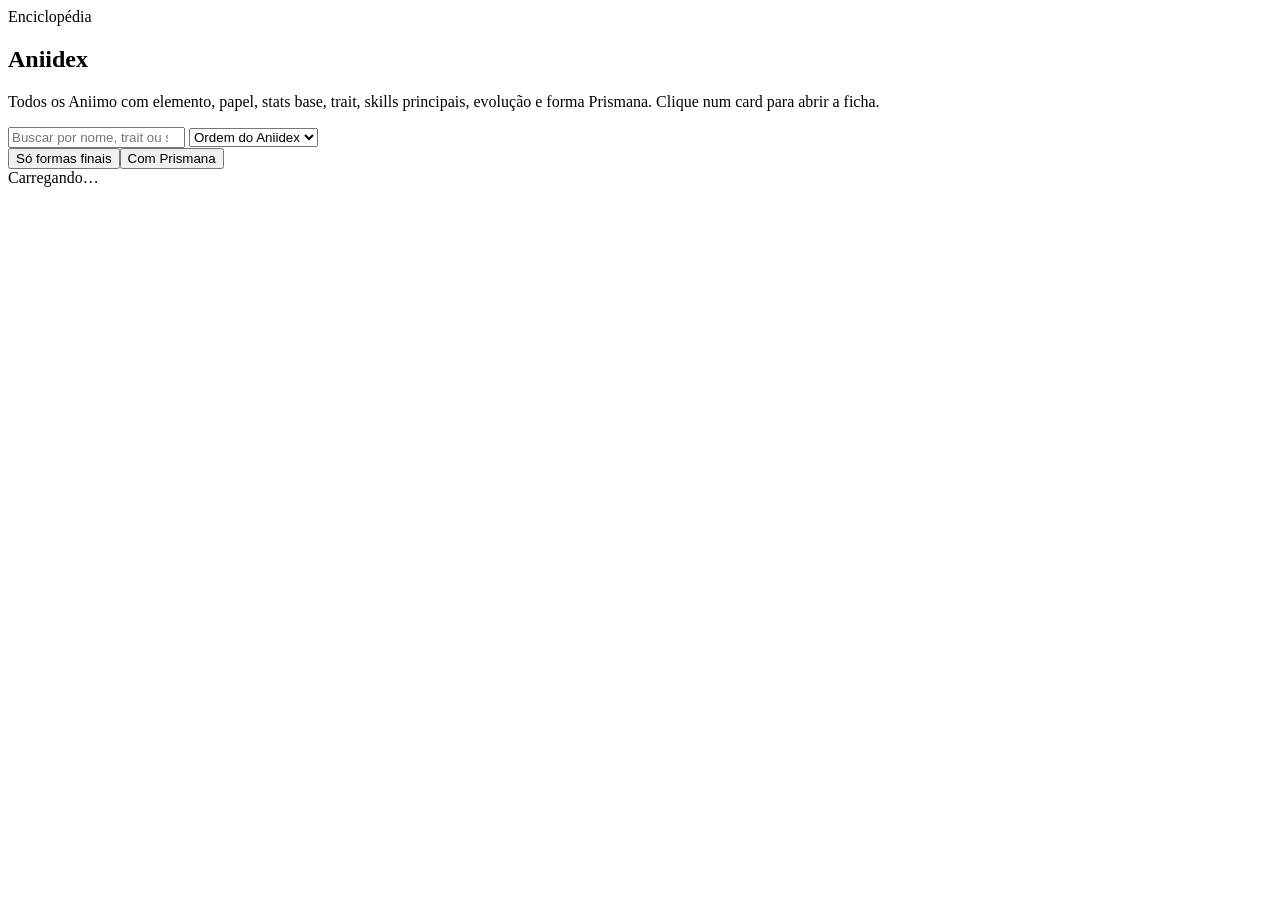
==== aniidex.html @ 8e5e6eb9 "Páginas do site" ====
<!doctype html>
<html lang="pt-BR">
<head>
<meta charset="utf-8"><meta name="viewport" content="width=device-width,initial-scale=1">
<title>Aniidex · Aniimo Guia de Campo</title>
<link rel="preconnect" href="https://fonts.googleapis.com"><link rel="preconnect" href="https://fonts.gstatic.com" crossorigin>
<link href="https://fonts.googleapis.com/css2?family=Chakra+Petch:wght@500;600;700&family=Inter:wght@400;500;600;700&display=swap" rel="stylesheet">
<link rel="stylesheet" href="assets/style.css?v=20260925">
</head>
<body>
<header class="top" id="top"></header>
<main>
  <section class="hero"><div class="kicker">Enciclopédia</div><h1>Aniidex</h1>
    <p class="lead">Todos os Aniimo com elemento, papel, stats base, trait, skills principais, evolução e forma Prismana. Clique num card para abrir a ficha.</p></section>
  <div class="bar">
    <input id="q" type="search" placeholder="Buscar por nome, trait ou skill…" aria-label="Buscar">
    <select id="sort" aria-label="Ordenar">
      <option value="dex">Ordem do Aniidex</option><option value="total">Maior total</option><option value="atk">Maior ATK</option><option value="brk">Maior BREAK</option><option value="tier">Melhor tier</option>
    </select>
  </div>
  <div class="bar"><div class="tg" id="fe"></div></div>
  <div class="bar"><div class="tg" id="fr"></div><div class="tg" id="fx"><button data-x="final">Só formas finais</button><button data-x="pr">Com Prismana</button></div><span class="count" id="count"></span></div>
  <div class="grid g3" id="grid"><div class="loading">Carregando…</div></div>
</main>
<dialog id="dlg"><div class="dlg" id="dlgc"></div></dialog>
<footer id="foot"></footer>
<script src="assets/app.js?v=20260925"></script>
<script>
(async () => {
  try {
    const [dex, sis] = await Promise.all([A.load("aniimo"), A.load("sistemas")]);
    A.setTypes(sis); A.nav(dex.atualizado);
    const esc = A.esc, L = dex.aniimo, amap = A.byName(L), E = sis.elementos;
    const ROLES = ["DPS","Break","Suporte","Cura","Regen"], SN = ["HP","ATK","P.DEF","REGEN","M.DEF","BREAK"];
    const ORDER = {"SS":0,"S+":0,"S":1,"A":2,"B":3,"C":4,"D":5};
    const tscore = (a) => Math.min(ORDER[a.tier.ath] ?? 9, ORDER[a.tier.mob] ?? 9);
    const st = { q:"", el:new Set(), r:new Set(), final:false, pr:false, sort:"dex" };

    document.getElementById("fe").innerHTML = E.map(e => `<button data-e="${e}">${e}</button>`).join("");
    document.getElementById("fr").innerHTML = ROLES.map(r => `<button data-r="${r}">${r}</button>`).join("");

    const bars = (s) => s ? `<div class="bars">${s.map((v,i) => `<span>${SN[i]}</span><div class="b"><i style="width:${v ? Math.min(100, v/130*100) : 0}%"></i></div><span class="v">${v ?? "—"}</span>`).join("")}</div>` : `<p class="dim" style="font-size:.82rem;margin:0">Stats detalhados não publicados.</p>`;
    const card = (a) => `<div class="card dex" data-n="${esc(a.nome)}" tabindex="0" role="button" aria-label="Abrir ficha de ${esc(a.nome)}">
      <span class="no">#${esc(a.dex)}</span><h3>${esc(a.nome)}</h3>
      <div class="meta">${A.chips(a.el)} ${A.role(a.papel)} ${a.prismana ? `<span class="pill pr">Prismana</span>` : ""} ${!a.final ? `<span class="pill">pré-evolução</span>` : ""}</div>
      <div class="row" style="justify-content:space-between;margin-bottom:8px"><span class="dim" style="font-size:.82rem">Total <b style="color:var(--tx)">${a.total}</b></span><span>${A.tier(a.tier.ath,"All Things How")} ${A.tier(a.tier.mob,"Mobalytics")}</span></div>
      ${bars(a.stats)}</div>`;

    const hay = (a) => [a.nome, a.trait?.nome, a.trait?.efeito, ...a.skills.map(s => s.nome), a.evo].join(" ").toLowerCase();
    const draw = () => {
      let r = L.filter(a => (!st.q || hay(a).includes(st.q)) && (!st.el.size || a.el.some(e => st.el.has(e))) && (!st.r.size || st.r.has(a.papel)) && (!st.final || a.final) && (!st.pr || a.prismana));
      const k = {atk:1, brk:5}[st.sort];
      if (st.sort === "total") r.sort((a,b) => b.total - a.total);
      else if (k !== undefined) r.sort((a,b) => ((b.stats?.[k]) ?? -1) - ((a.stats?.[k]) ?? -1));
      else if (st.sort === "tier") r.sort((a,b) => tscore(a) - tscore(b));
      document.getElementById("grid").innerHTML = r.map(card).join("") || `<p class="dim">Nenhum Aniimo com esses filtros.</p>`;
      document.getElementById("count").textContent = `${r.length} de ${L.length}`;
    };

    const dlg = document.getElementById("dlg"), dc = document.getElementById("dlgc");
    const open = (n) => {
      const a = amap[n]; if (!a) return;
      const weak = A.weakTo(a.el, E), res = A.resists(a.el, E);
      const hits = E.filter(e => a.el.some(x => A.mult(x, e) > 1));
      dc.innerHTML = `<button class="x" aria-label="Fechar">✕</button>
        <div class="dim" style="font-family:var(--fh)">#${esc(a.dex)}</div>
        <h2 style="font-size:1.8rem;margin:.1em 0 .3em">${esc(a.nome)}</h2>
        <div class="row" style="margin-bottom:14px">${A.chips(a.el)} ${A.role(a.papel)} ${a.prismana ? `<span class="pill pr">Prismana: ${esc(a.prismana)}</span>` : ""}</div>
        <div class="grid g2" style="gap:16px">
          <div><h4>Stats base · total ${a.total}</h4>${bars(a.stats)}</div>
          <div class="kv" style="align-content:start">
            <b>Tier</b><div>${A.tier(a.tier.ath,"All Things How") || "—"} <span class="dim">ATH</span> · ${A.tier(a.tier.mob,"Mobalytics") || "—"} <span class="dim">Mobalytics</span></div>
            <b>Bate forte em</b><div class="row">${A.chips(hits) || "—"}</div>
            <b>Toma 1,6× de</b><div class="row">${A.chips(weak) || "—"}</div>
            <b>Resiste a</b><div class="row">${A.chips(res) || "—"}</div>
            ${a.local ? `<b>Onde</b><div>${esc(a.local)}</div>` : ""}
          </div>
        </div>
        ${a.trait ? `<h4 style="margin-top:18px">Trait · ${esc(a.trait.nome)}</h4><p>${esc(a.trait.efeito)}</p>` : ""}
        ${a.skills.length ? `<h4 style="margin-top:14px">Skills principais</h4>${a.skills.map(s => `<div class="skill">${s.power != null ? `<span class="pw">${s.power}</span>` : ""}<b>${esc(s.nome)}</b><div class="muted" style="font-size:.9rem">${esc(s.efeito)}</div></div>`).join("")}` : ""}
        ${a.nota ? `<div class="note info" style="margin-top:14px">${esc(a.nota)}</div>` : ""}
        ${a.evo ? `<h4 style="margin-top:16px">Evolução</h4><p class="muted">${esc(a.evo)}</p>` : ""}`;
      dc.querySelector(".x").onclick = () => dlg.close();
      if (!dlg.open) dlg.showModal();
      history.replaceState(null, "", "#" + encodeURIComponent(n));
    };
    dlg.addEventListener("close", () => history.replaceState(null, "", location.pathname));
    dlg.addEventListener("click", e => { if (e.target === dlg) dlg.close(); });

    document.getElementById("grid").addEventListener("click", e => { const c = e.target.closest(".dex"); if (c) open(c.dataset.n); });
    document.getElementById("grid").addEventListener("keydown", e => { if (e.key === "Enter") { const c = e.target.closest(".dex"); if (c) open(c.dataset.n); } });
    document.getElementById("q").addEventListener("input", e => { st.q = e.target.value.trim().toLowerCase(); draw(); });
    document.getElementById("sort").addEventListener("change", e => { st.sort = e.target.value; draw(); });
    const tog = (id, key, attr) => document.getElementById(id).addEventListener("click", e => { const b = e.target.closest("button"); if (!b) return; const v = b.dataset[attr]; st[key].has(v) ? st[key].delete(v) : st[key].add(v); b.classList.toggle("on"); draw(); });
    tog("fe","el","e"); tog("fr","r","r");
    document.getElementById("fx").addEventListener("click", e => { const b = e.target.closest("button"); if (!b) return; st[b.dataset.x] = !st[b.dataset.x]; b.classList.toggle("on"); draw(); });

    draw();
    const h = decodeURIComponent(location.hash.slice(1)); if (h && amap[h]) open(h);
    window.addEventListener("hashchange", () => { const n = decodeURIComponent(location.hash.slice(1)); if (n && amap[n]) open(n); });
  } catch (e) { A.fail(e, "grid"); }
})();
</script>
</body>
</html>
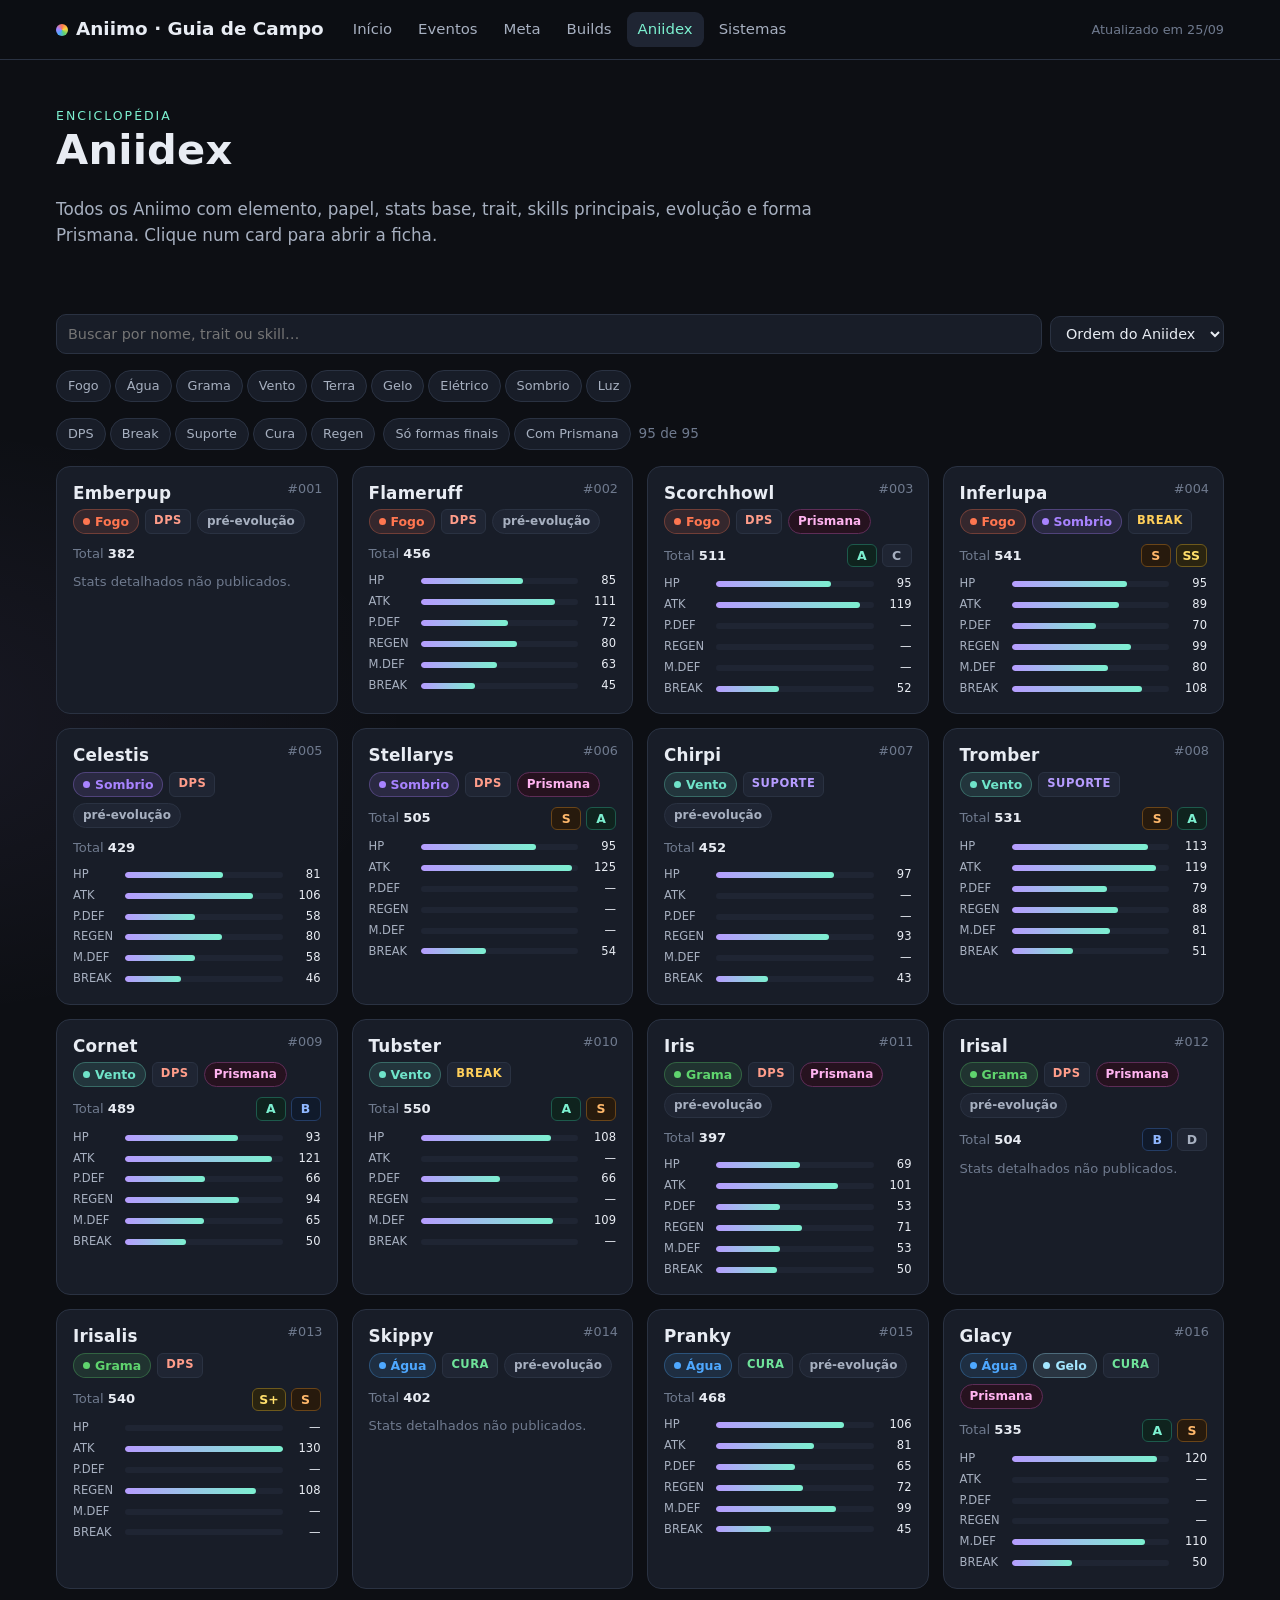
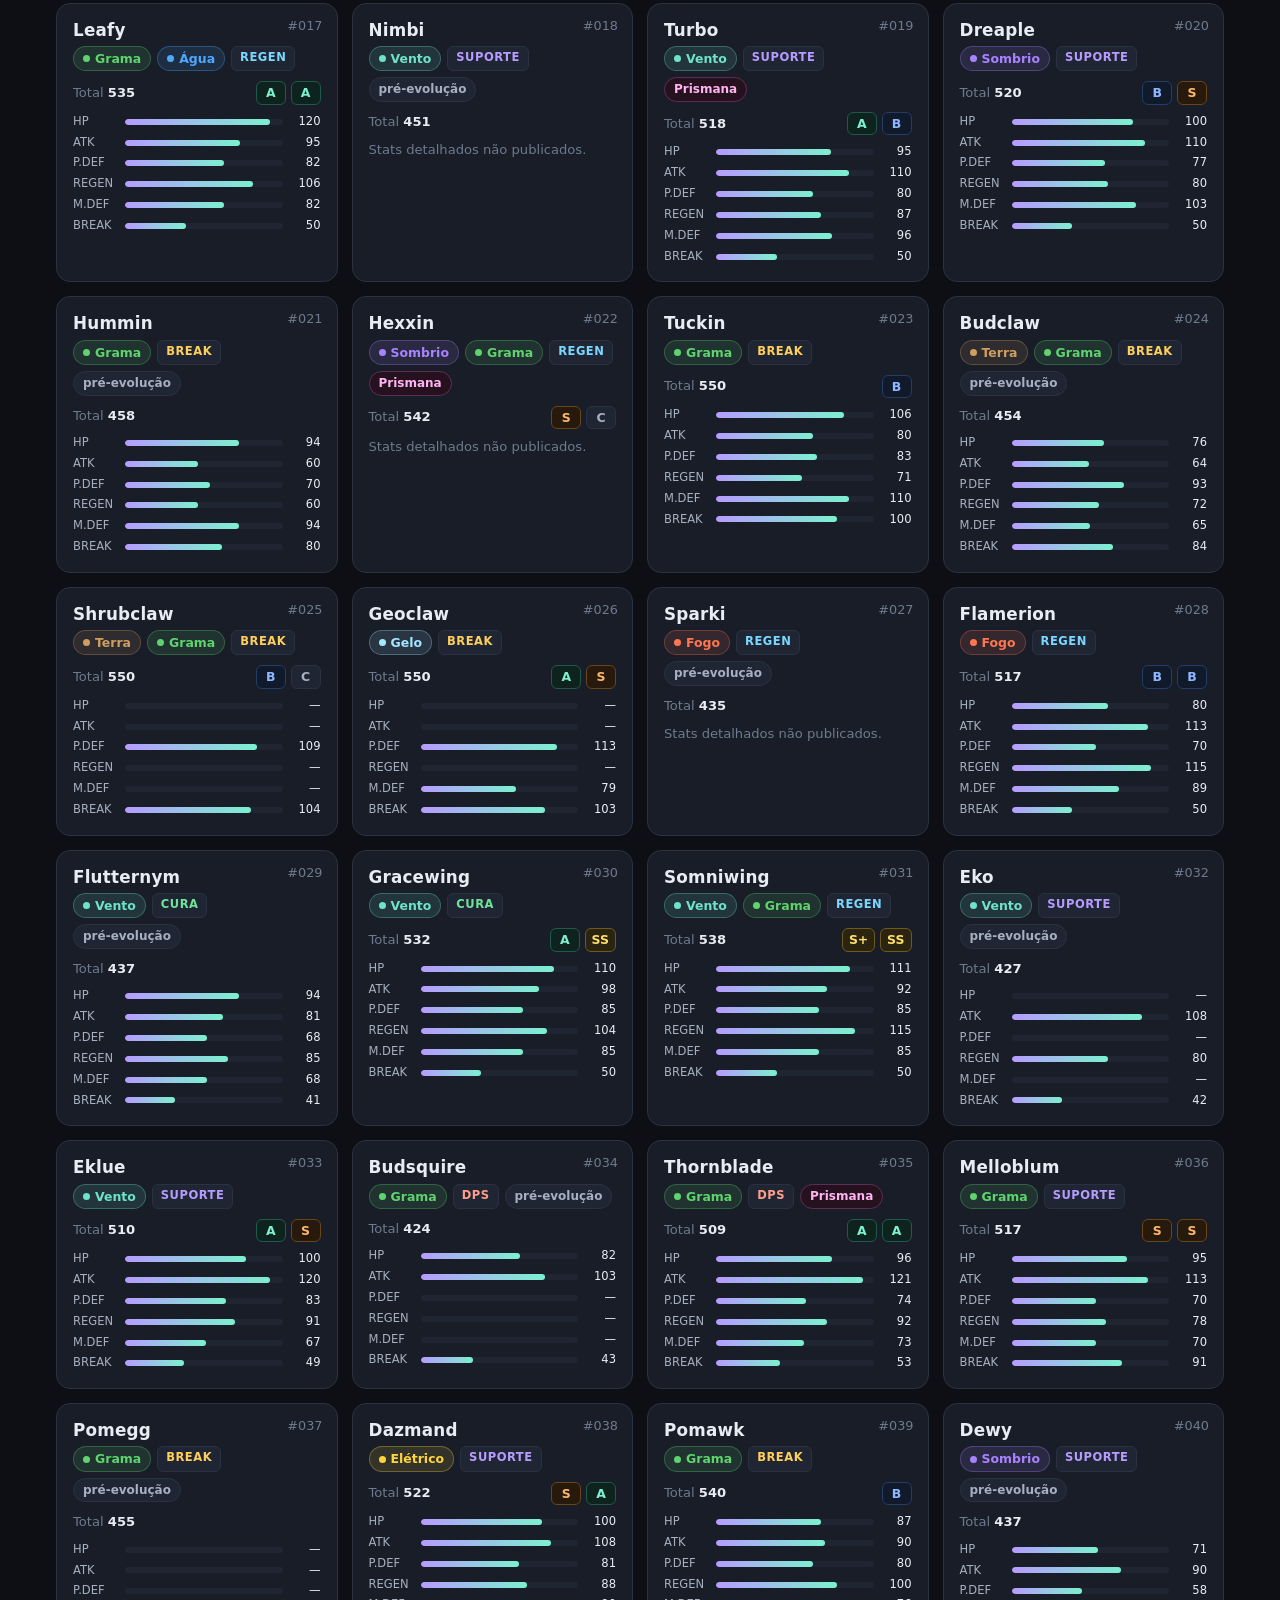
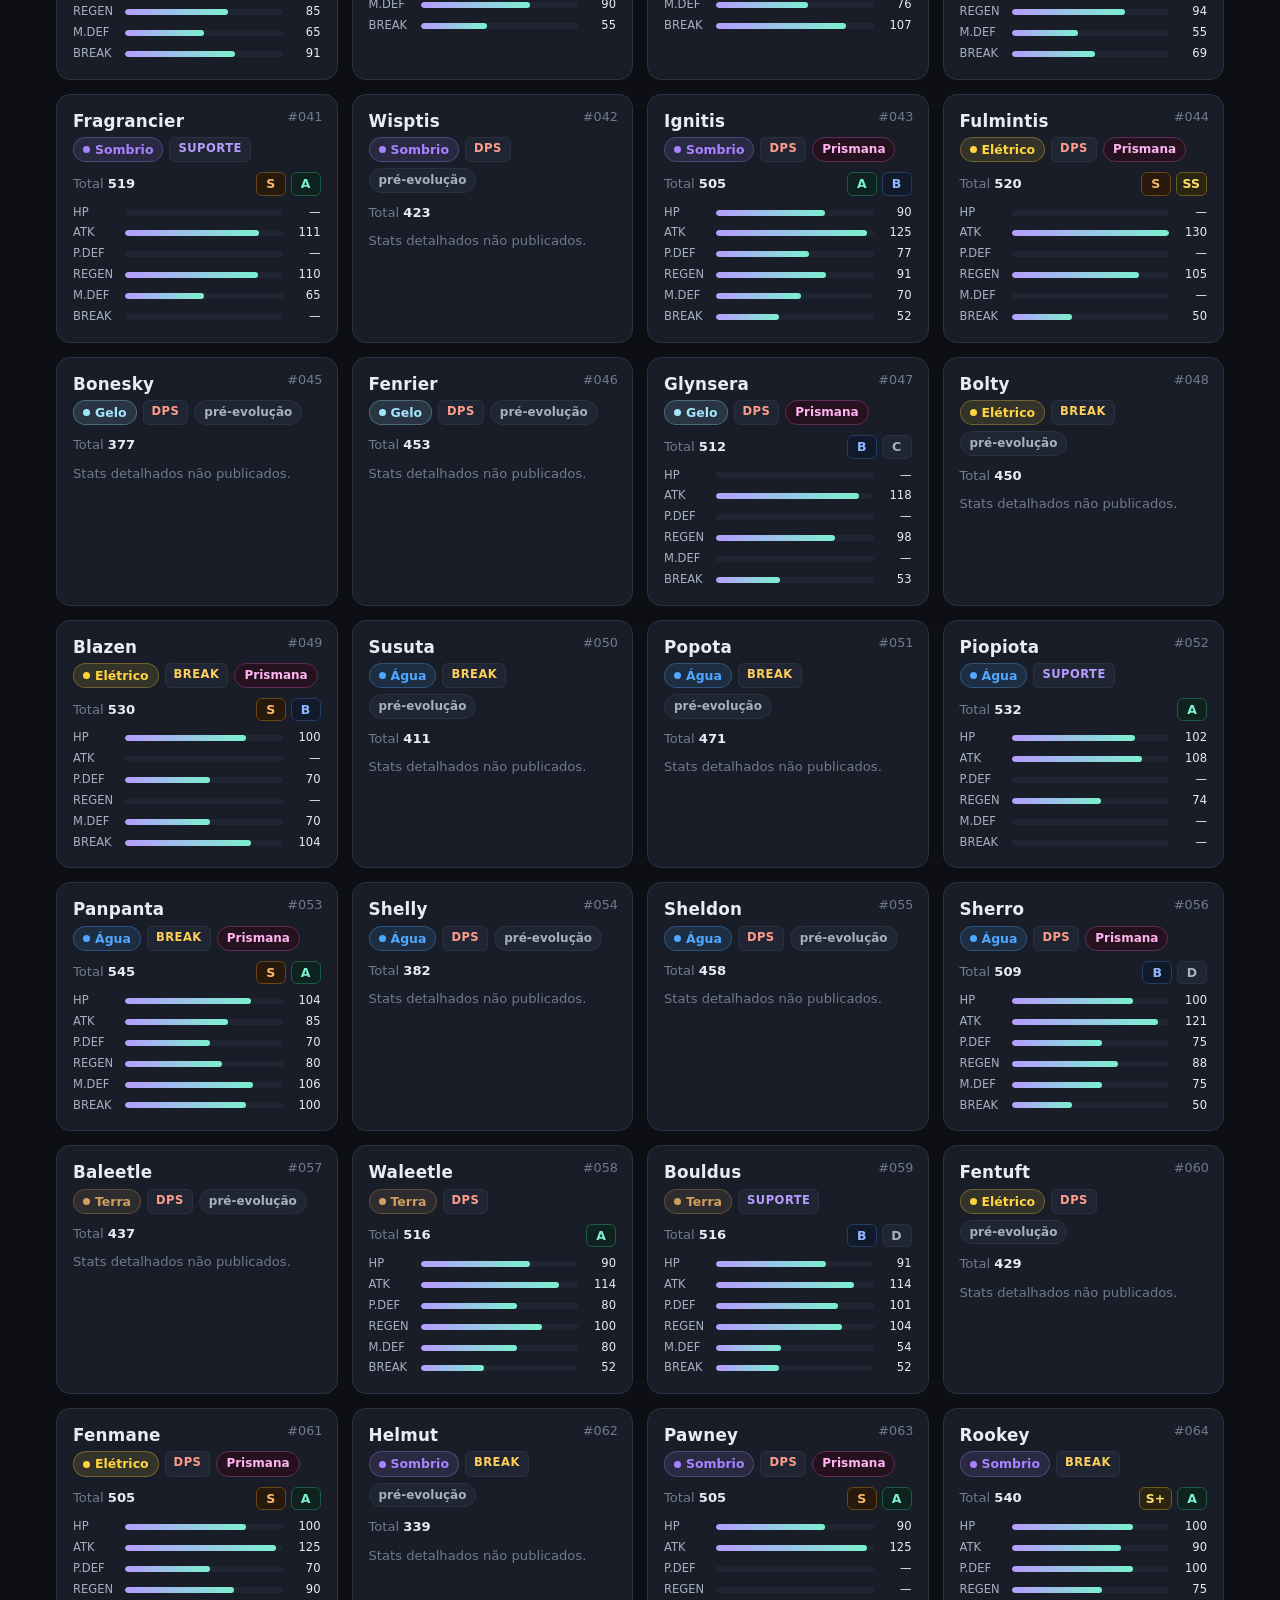
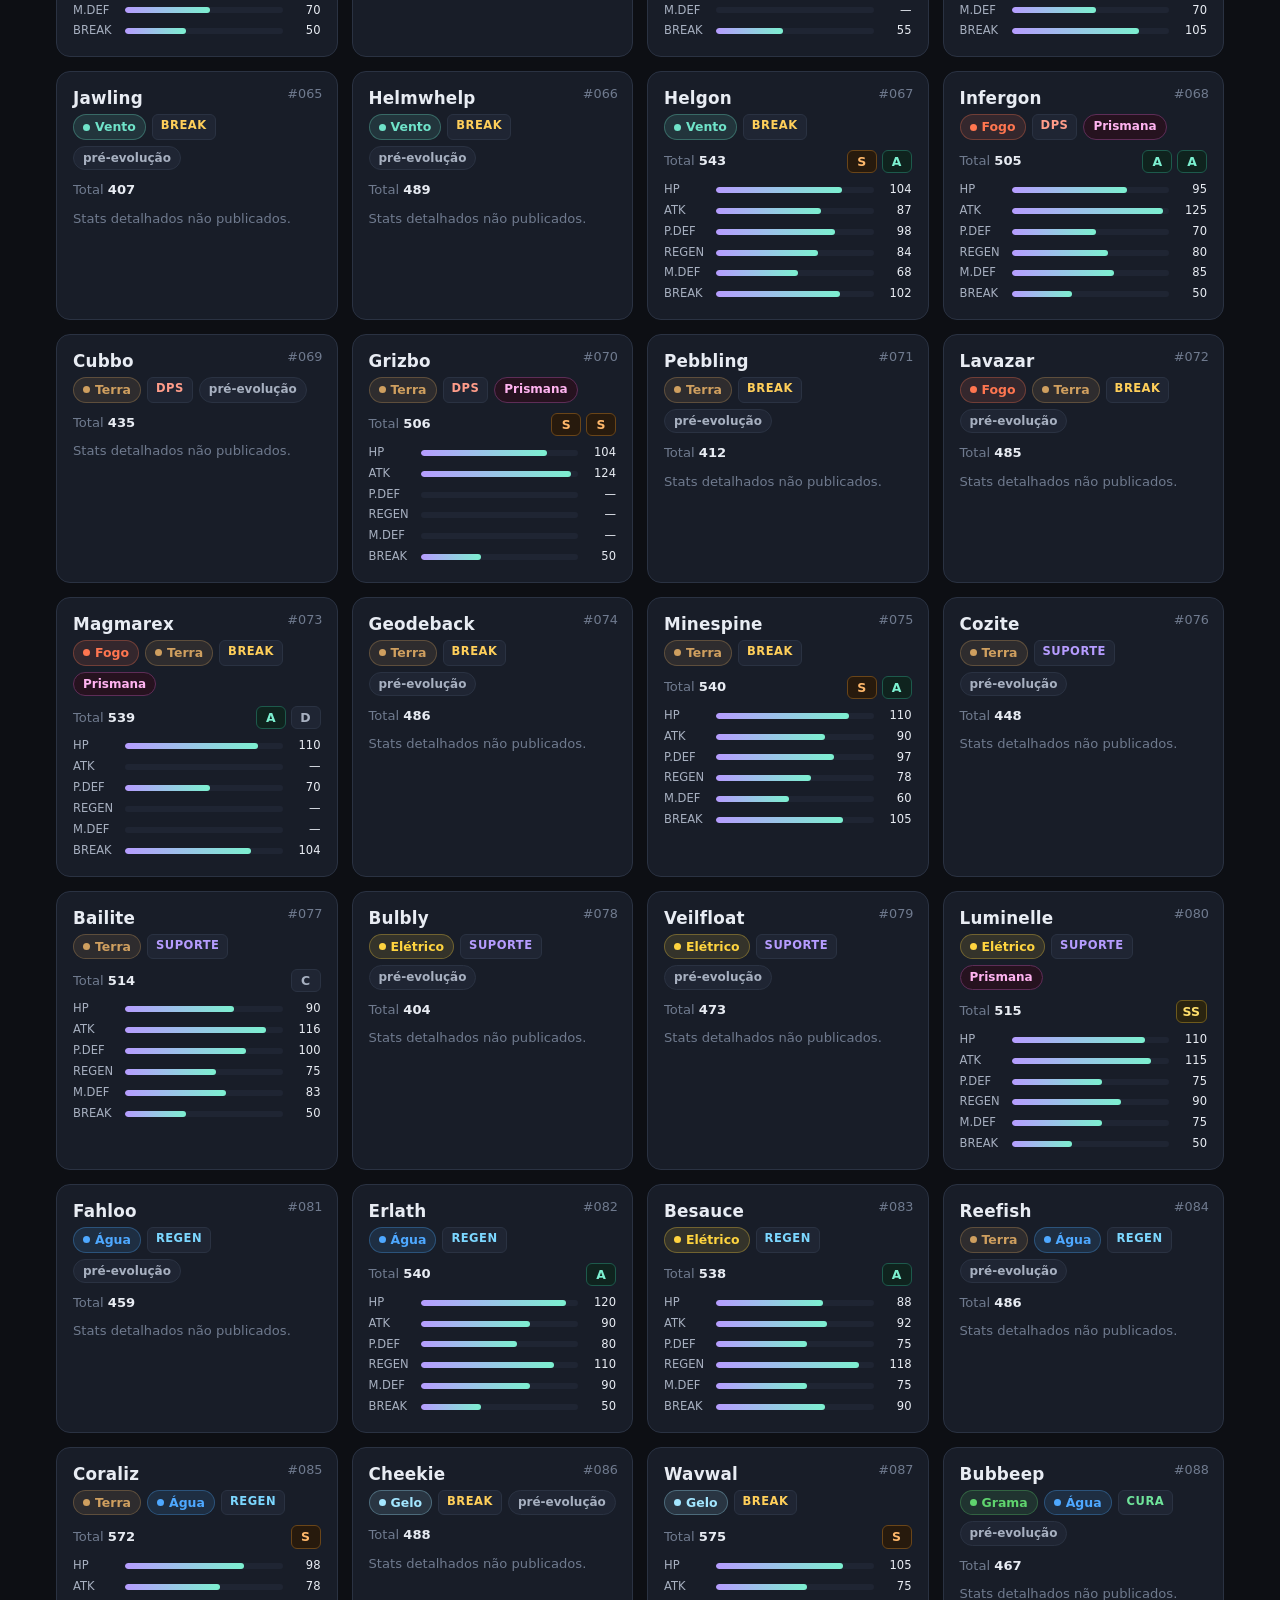
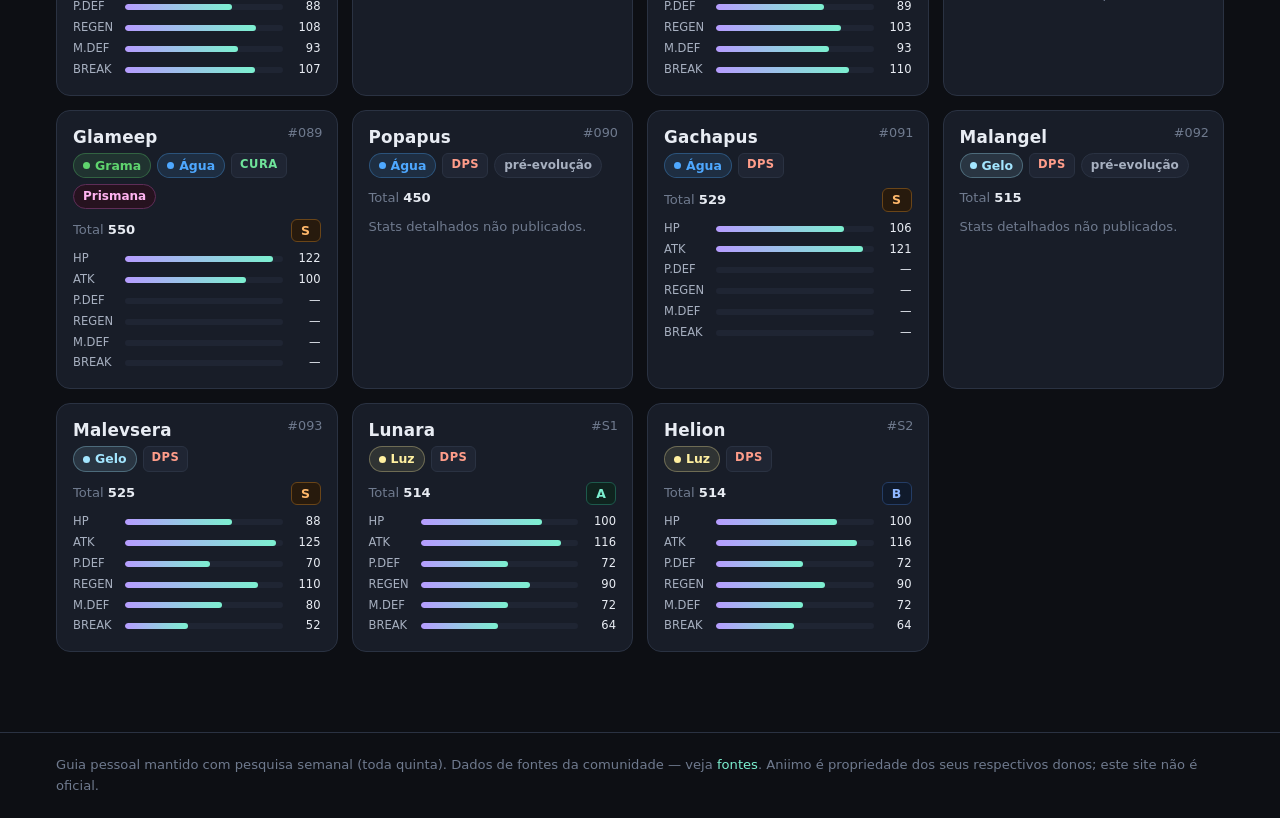
==== commit 16431821: "Builds por Aniimo, held items e Star-Up" ====
--- a/aniidex.html
+++ b/aniidex.html
@@ -5,7 +5,7 @@
 <title>Aniidex · Aniimo Guia de Campo</title>
 <link rel="preconnect" href="https://fonts.googleapis.com"><link rel="preconnect" href="https://fonts.gstatic.com" crossorigin>
 <link href="https://fonts.googleapis.com/css2?family=Chakra+Petch:wght@500;600;700&family=Inter:wght@400;500;600;700&display=swap" rel="stylesheet">
-<link rel="stylesheet" href="assets/style.css?v=20260925">
+<link rel="stylesheet" href="assets/style.css?v=20260926">
 </head>
 <body>
 <header class="top" id="top"></header>
@@ -24,11 +24,11 @@
 </main>
 <dialog id="dlg"><div class="dlg" id="dlgc"></div></dialog>
 <footer id="foot"></footer>
-<script src="assets/app.js?v=20260925"></script>
+<script src="assets/app.js?v=20260926"></script>
 <script>
 (async () => {
   try {
-    const [dex, sis] = await Promise.all([A.load("aniimo"), A.load("sistemas")]);
+    const [dex, sis, bd] = await Promise.all([A.load("aniimo"), A.load("sistemas"), A.load("builds")]);
     A.setTypes(sis); A.nav(dex.atualizado);
     const esc = A.esc, L = dex.aniimo, amap = A.byName(L), E = sis.elementos;
     const ROLES = ["DPS","Break","Suporte","Cura","Regen"], SN = ["HP","ATK","P.DEF","REGEN","M.DEF","BREAK"];
@@ -77,7 +77,8 @@
           </div>
         </div>
         ${a.trait ? `<h4 style="margin-top:18px">Trait · ${esc(a.trait.nome)}</h4><p>${esc(a.trait.efeito)}</p>` : ""}
-        ${a.skills.length ? `<h4 style="margin-top:14px">Skills principais</h4>${a.skills.map(s => `<div class="skill">${s.power != null ? `<span class="pw">${s.power}</span>` : ""}<b>${esc(s.nome)}</b><div class="muted" style="font-size:.9rem">${esc(s.efeito)}</div></div>`).join("")}` : ""}
+        ${bd.builds[a.nome] ? `<h4 style="margin-top:18px">Build <a href="builds.html#${encodeURIComponent(a.nome)}" style="font-size:.8rem;font-weight:500;margin-left:6px">abrir em Builds →</a></h4>${A.buildHTML(a.nome, bd.builds[a.nome], bd.resson)}` : ""}
+        ${!bd.builds[a.nome] && a.skills.length ? `<h4 style="margin-top:14px">Skills principais</h4>${a.skills.map(s => `<div class="skill">${s.power != null ? `<span class="pw">${s.power}</span>` : ""}<b>${esc(s.nome)}</b><div class="muted" style="font-size:.9rem">${esc(s.efeito)}</div></div>`).join("")}` : ""}
         ${a.nota ? `<div class="note info" style="margin-top:14px">${esc(a.nota)}</div>` : ""}
         ${a.evo ? `<h4 style="margin-top:16px">Evolução</h4><p class="muted">${esc(a.evo)}</p>` : ""}`;
       dc.querySelector(".x").onclick = () => dlg.close();
--- a/assets/style.css
+++ b/assets/style.css
@@ -0,0 +1,177 @@
+:root{
+  --bg:#0d0f14; --bg2:#141821; --card:#181d28; --card2:#1f2533; --line:#2a3242;
+  --tx:#e8ecf3; --tx2:#a7b0c0; --tx3:#6f7a8e;
+  --acc:#7cf0d0; --acc2:#b69cff; --warn:#ffcf5a; --bad:#ff7a7a; --good:#6fe39a;
+  --fogo:#ff7650; --agua:#4ea8ff; --grama:#5fd46e; --vento:#6fe3c9; --terra:#cf9f5f;
+  --gelo:#a3e6ff; --eletrico:#ffd43f; --sombrio:#a883ff; --luz:#fff0a0;
+  --r:14px; --r2:10px;
+  --ff:"Inter",system-ui,-apple-system,"Segoe UI",Roboto,sans-serif;
+  --fh:"Chakra Petch","Inter",system-ui,sans-serif;
+}
+*{box-sizing:border-box}
+html{scroll-behavior:smooth;scroll-padding-top:128px}
+body{margin:0;background:var(--bg);color:var(--tx);font:15px/1.55 var(--ff);-webkit-font-smoothing:antialiased;
+  background-image:radial-gradient(1200px 600px at 85% -10%,rgba(124,240,208,.07),transparent 60%),radial-gradient(900px 500px at -10% 10%,rgba(182,156,255,.07),transparent 60%);}
+a{color:var(--acc);text-decoration:none} a:hover{text-decoration:underline}
+h1,h2,h3,h4{font-family:var(--fh);letter-spacing:.2px;line-height:1.2;margin:0 0 .5em}
+h1{font-size:clamp(1.8rem,4vw,2.6rem)} h2{font-size:1.45rem;margin-top:.2em} h3{font-size:1.1rem}
+p{margin:.4em 0 .8em} small,.muted{color:var(--tx2)} .dim{color:var(--tx3)}
+code{background:var(--card2);padding:.1em .4em;border-radius:6px;font-size:.9em}
+
+/* nav */
+.top{position:sticky;top:0;z-index:50;background:rgba(13,15,20,.86);backdrop-filter:blur(10px);border-bottom:1px solid var(--line)}
+.top .in{max-width:1200px;margin:0 auto;display:flex;align-items:center;gap:18px;padding:12px 16px;flex-wrap:wrap}
+.brand{font-family:var(--fh);font-weight:700;font-size:1.15rem;color:var(--tx);display:flex;align-items:center;gap:8px}
+.brand .dot{width:12px;height:12px;border-radius:50%;background:conic-gradient(var(--fogo),var(--eletrico),var(--grama),var(--agua),var(--sombrio),var(--fogo))}
+.brand:hover{text-decoration:none}
+.nav{display:flex;gap:4px;flex-wrap:wrap}
+.nav a{color:var(--tx2);padding:6px 11px;border-radius:9px;font-weight:500;font-size:.93rem}
+.nav a:hover{background:var(--card);color:var(--tx);text-decoration:none}
+.nav a.on{background:var(--card2);color:var(--acc)}
+.upd{margin-left:auto;font-size:.8rem;color:var(--tx3)}
+
+main{max-width:1200px;margin:0 auto;padding:28px 16px 80px}
+section{margin:0 0 44px}
+.lead{font-size:1.05rem;color:var(--tx2);max-width:760px}
+.hero{padding:18px 0 8px}
+.kicker{font-family:var(--fh);text-transform:uppercase;letter-spacing:2px;font-size:.78rem;color:var(--acc)}
+
+/* grid/cards */
+.grid{display:grid;gap:14px}
+.g2{grid-template-columns:repeat(auto-fill,minmax(320px,1fr))}
+.g3{grid-template-columns:repeat(auto-fill,minmax(260px,1fr))}
+.g4{grid-template-columns:repeat(auto-fill,minmax(210px,1fr))}
+.card{background:var(--card);border:1px solid var(--line);border-radius:var(--r);padding:16px}
+.card.hl{border-color:rgba(124,240,208,.45);box-shadow:0 0 0 1px rgba(124,240,208,.12) inset}
+.card h3{margin-bottom:.35em}
+.card .row{display:flex;gap:8px;align-items:center;flex-wrap:wrap}
+a.card{display:block;color:var(--tx);transition:transform .15s,border-color .15s}
+a.card:hover{transform:translateY(-2px);border-color:var(--acc);text-decoration:none}
+
+/* chips/badges */
+.chip{display:inline-flex;align-items:center;gap:5px;padding:2px 9px;border-radius:99px;font-size:.78rem;font-weight:600;border:1px solid transparent;white-space:nowrap}
+.chip::before{content:"";width:7px;height:7px;border-radius:50%;background:currentColor}
+.el-Fogo{color:var(--fogo);background:rgba(255,118,80,.12);border-color:rgba(255,118,80,.3)}
+.el-Água{color:var(--agua);background:rgba(78,168,255,.12);border-color:rgba(78,168,255,.3)}
+.el-Grama{color:var(--grama);background:rgba(95,212,110,.12);border-color:rgba(95,212,110,.3)}
+.el-Vento{color:var(--vento);background:rgba(111,227,201,.12);border-color:rgba(111,227,201,.3)}
+.el-Terra{color:var(--terra);background:rgba(207,159,95,.12);border-color:rgba(207,159,95,.3)}
+.el-Gelo{color:var(--gelo);background:rgba(163,230,255,.12);border-color:rgba(163,230,255,.3)}
+.el-Elétrico{color:var(--eletrico);background:rgba(255,212,63,.12);border-color:rgba(255,212,63,.3)}
+.el-Sombrio{color:var(--sombrio);background:rgba(168,131,255,.12);border-color:rgba(168,131,255,.3)}
+.el-Luz{color:var(--luz);background:rgba(255,240,160,.1);border-color:rgba(255,240,160,.3)}
+.role{display:inline-block;font-size:.72rem;font-weight:700;letter-spacing:.5px;text-transform:uppercase;padding:2px 8px;border-radius:6px;background:var(--card2);color:var(--tx2);border:1px solid var(--line)}
+.role-DPS{color:#ff9d8a}.role-Break{color:#ffcf5a}.role-Suporte{color:#b69cff}.role-Cura{color:#6fe39a}.role-Regen{color:#7cd7ff}
+.tier{display:inline-block;min-width:30px;text-align:center;font-family:var(--fh);font-weight:700;font-size:.78rem;padding:1px 6px;border-radius:6px;background:var(--card2);border:1px solid var(--line)}
+.t-SS,.t-S\+{color:#ffdf6b;border-color:#6e5a1c;background:#2a2410}
+.t-S{color:#ffb86b;border-color:#6a4518;background:#271a0d}
+.t-A{color:#7cf0d0;border-color:#1d5a4c;background:#0f231e}
+.t-B{color:#8fb7ff;border-color:#243d66;background:#101a2b}
+.t-C,.t-D{color:#a7b0c0}
+.pill{display:inline-block;padding:2px 9px;border-radius:99px;font-size:.75rem;font-weight:600;background:var(--card2);border:1px solid var(--line);color:var(--tx2)}
+.pill.live{color:#0d0f14;background:var(--good);border-color:var(--good)}
+.pill.soon{color:var(--warn);border-color:#5a4a1a}
+.pill.pr{color:#ffb3f0;border-color:#5e2d57;background:#26121f}
+
+/* team */
+.team{display:grid;grid-template-columns:1.25fr 1fr 1fr 1fr;gap:8px;margin:10px 0 8px}
+@media (max-width:640px){.team{grid-template-columns:1fr 1fr}}
+.slot{background:var(--card2);border:1px solid var(--line);border-radius:var(--r2);padding:10px;min-width:0}
+.slot.main{border-color:rgba(124,240,208,.5);background:linear-gradient(180deg,rgba(124,240,208,.09),var(--card2))}
+.slot .lab{font-size:.68rem;text-transform:uppercase;letter-spacing:1px;color:var(--tx3);font-weight:700}
+.slot .nm{font-family:var(--fh);font-weight:700;font-size:1.02rem;margin:2px 0 4px;display:block;color:var(--tx)}
+.slot .nm:hover{color:var(--acc);text-decoration:none}
+.slot .alt{font-size:.78rem;color:var(--tx2)}
+
+/* lists */
+ul.clean{list-style:none;padding:0;margin:0}
+ul.clean li{padding:7px 0;border-bottom:1px dashed var(--line)}
+ul.clean li:last-child{border-bottom:0}
+ul.tick{padding-left:1.1em;margin:.3em 0} ul.tick li{margin:.3em 0}
+.kv{display:grid;grid-template-columns:auto 1fr;gap:6px 14px;font-size:.93rem}
+.kv b{color:var(--tx2);font-weight:600}
+
+/* tables */
+.tw{overflow-x:auto;border:1px solid var(--line);border-radius:var(--r)}
+table{border-collapse:collapse;width:100%;font-size:.9rem}
+th,td{padding:9px 11px;text-align:left;border-bottom:1px solid var(--line);vertical-align:top}
+th{background:var(--card2);color:var(--tx2);font-weight:600;font-size:.8rem;text-transform:uppercase;letter-spacing:.5px;position:sticky;top:0}
+tr:last-child td{border-bottom:0}
+tbody tr:hover td{background:rgba(255,255,255,.02)}
+.tc{text-align:center}
+
+/* type matrix */
+.mx td,.mx th{text-align:center;padding:6px 4px;min-width:44px;font-weight:600}
+.mx .sup{background:rgba(111,227,154,.18);color:var(--good)}
+.mx .res{background:rgba(255,122,122,.14);color:var(--bad)}
+.mx .neu{color:var(--tx3)}
+.mx th.rh{text-align:left;padding-left:10px}
+
+/* filters */
+.bar{display:flex;gap:8px;flex-wrap:wrap;align-items:center;margin:0 0 16px}
+.bar input,.bar select{background:var(--card);color:var(--tx);border:1px solid var(--line);border-radius:10px;padding:8px 11px;font:inherit;font-size:.9rem}
+.bar input{flex:1;min-width:180px}
+.tg{display:flex;gap:4px;flex-wrap:wrap}
+.tg button{background:var(--card);color:var(--tx2);border:1px solid var(--line);border-radius:99px;padding:5px 11px;font:inherit;font-size:.8rem;cursor:pointer}
+.tg button.on{color:var(--bg);background:var(--acc);border-color:var(--acc)}
+.count{color:var(--tx3);font-size:.85rem}
+
+/* dex card */
+.dex{cursor:pointer;position:relative}
+.dex .no{position:absolute;top:12px;right:14px;font-family:var(--fh);color:var(--tx3);font-size:.8rem}
+.dex h3{font-size:1.05rem;padding-right:40px}
+.dex .meta{display:flex;gap:6px;flex-wrap:wrap;margin:6px 0 10px}
+.bars{display:grid;grid-template-columns:44px 1fr 30px;gap:3px 8px;font-size:.72rem;color:var(--tx2);align-items:center}
+.bars .b{height:6px;background:var(--card2);border-radius:4px;overflow:hidden}
+.bars .b i{display:block;height:100%;background:linear-gradient(90deg,var(--acc2),var(--acc));border-radius:4px}
+.bars .v{text-align:right;color:var(--tx)}
+
+/* dialog */
+dialog{border:1px solid var(--line);background:var(--bg2);color:var(--tx);border-radius:18px;padding:0;max-width:720px;width:calc(100% - 32px);max-height:88vh}
+dialog::backdrop{background:rgba(0,0,0,.65);backdrop-filter:blur(2px)}
+.dlg{padding:22px;overflow-y:auto;max-height:88vh}
+.dlg .x{position:absolute;right:14px;top:12px;background:var(--card2);border:1px solid var(--line);color:var(--tx);border-radius:9px;width:34px;height:34px;cursor:pointer;font-size:1rem}
+.skill{background:var(--card);border:1px solid var(--line);border-radius:var(--r2);padding:10px 12px;margin:6px 0}
+.skill b{font-family:var(--fh)}
+.skill .pw{float:right;color:var(--warn);font-family:var(--fh);font-size:.85rem}
+
+.note{border-left:3px solid var(--warn);background:rgba(255,207,90,.06);padding:10px 14px;border-radius:0 10px 10px 0;margin:10px 0;color:var(--tx)}
+.note.ok{border-color:var(--good);background:rgba(111,227,154,.06)}
+.note.info{border-color:var(--acc2);background:rgba(182,156,255,.06)}
+.sub{display:flex;gap:6px;flex-wrap:wrap;margin:0 0 22px;position:sticky;top:58px;z-index:10;padding:8px 0;background:linear-gradient(var(--bg) 70%,transparent)}
+.sub a{background:var(--card);border:1px solid var(--line);color:var(--tx2);padding:6px 12px;border-radius:99px;font-size:.85rem}
+.sub a:hover{color:var(--acc);text-decoration:none;border-color:var(--acc)}
+
+@media (max-width:700px){
+  html{scroll-padding-top:120px}
+  .top .in{gap:6px 12px;padding:10px 16px 8px}
+  .nav{flex-wrap:nowrap;overflow-x:auto;width:100%;scrollbar-width:none}
+  .nav::-webkit-scrollbar{display:none}
+  .nav a{white-space:nowrap}
+  .upd{display:none}
+  .sub{position:static;background:none}
+  main{padding-top:18px}
+}
+
+footer{border-top:1px solid var(--line);color:var(--tx3);font-size:.82rem}
+footer .in{max-width:1200px;margin:0 auto;padding:22px 16px}
+.loading{color:var(--tx3);padding:30px 0}
+
+/* builds */
+.bgrid{display:grid;grid-template-columns:repeat(4,1fr);gap:8px}
+@media (max-width:760px){.bgrid{grid-template-columns:1fr 1fr}}
+.bbox{background:var(--card2);border:1px solid var(--line);border-radius:var(--r2);padding:9px 11px;min-width:0}
+.bbox .lab{font-size:.66rem;text-transform:uppercase;letter-spacing:1px;color:var(--tx3);font-weight:700;margin-bottom:3px}
+.bbox b{font-family:var(--fh);font-size:.95rem}
+.bbox .alt{font-size:.76rem;color:var(--tx2);margin-top:2px}
+.bbox .pers span{cursor:help}
+.pill.sk{color:var(--tx);background:var(--card2)}
+.sits{display:grid;gap:8px;grid-template-columns:repeat(auto-fill,minmax(260px,1fr))}
+.sit{border:1px dashed var(--line);border-radius:var(--r2);padding:9px 11px}
+.sit .q{font-weight:700;font-size:.82rem;color:var(--acc)}
+details.kit{margin-top:12px}
+details.kit summary{cursor:pointer;color:var(--acc);font-size:.88rem;font-weight:600;padding:4px 0}
+details.kit .tw{margin-top:8px}
+.bcard{scroll-margin-top:130px}
+.bcard .hd{display:flex;justify-content:space-between;align-items:center;gap:8px;flex-wrap:wrap;margin-bottom:10px}
+.bcard h3{margin:0;font-size:1.2rem}
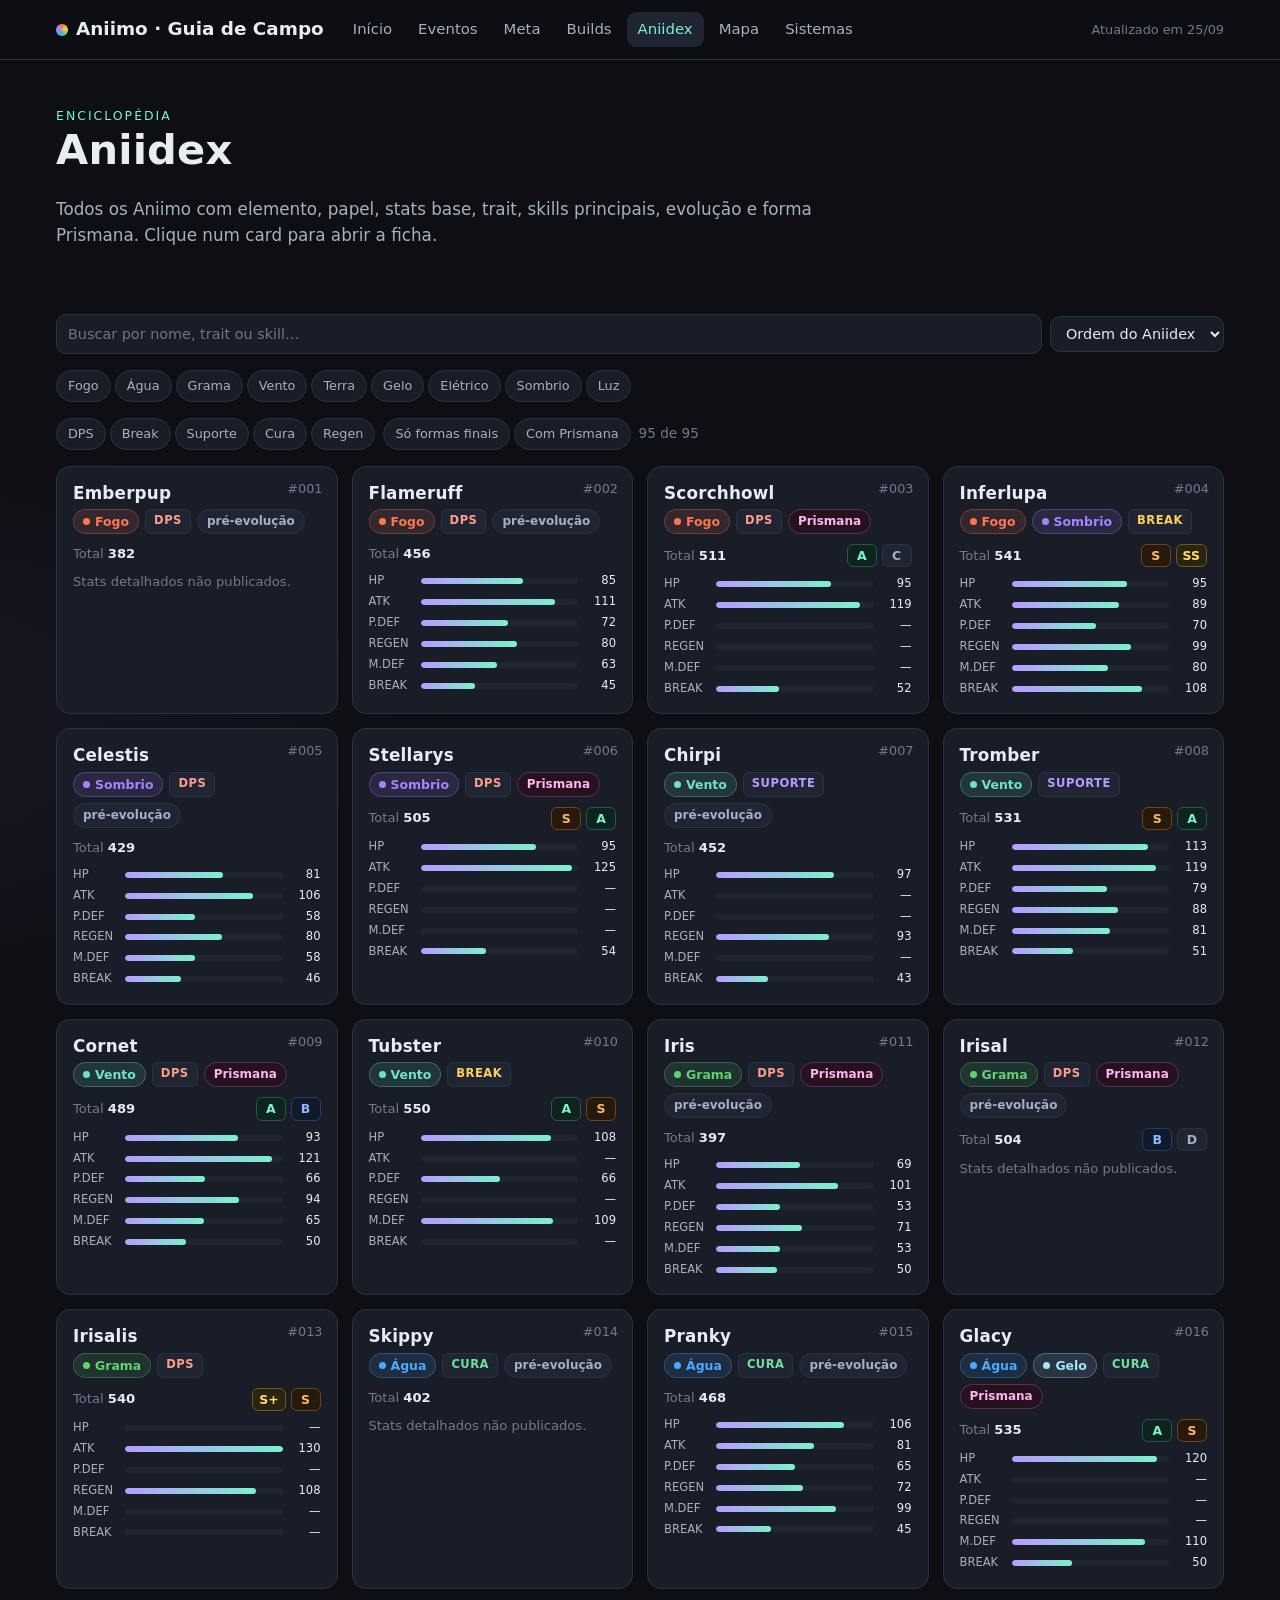
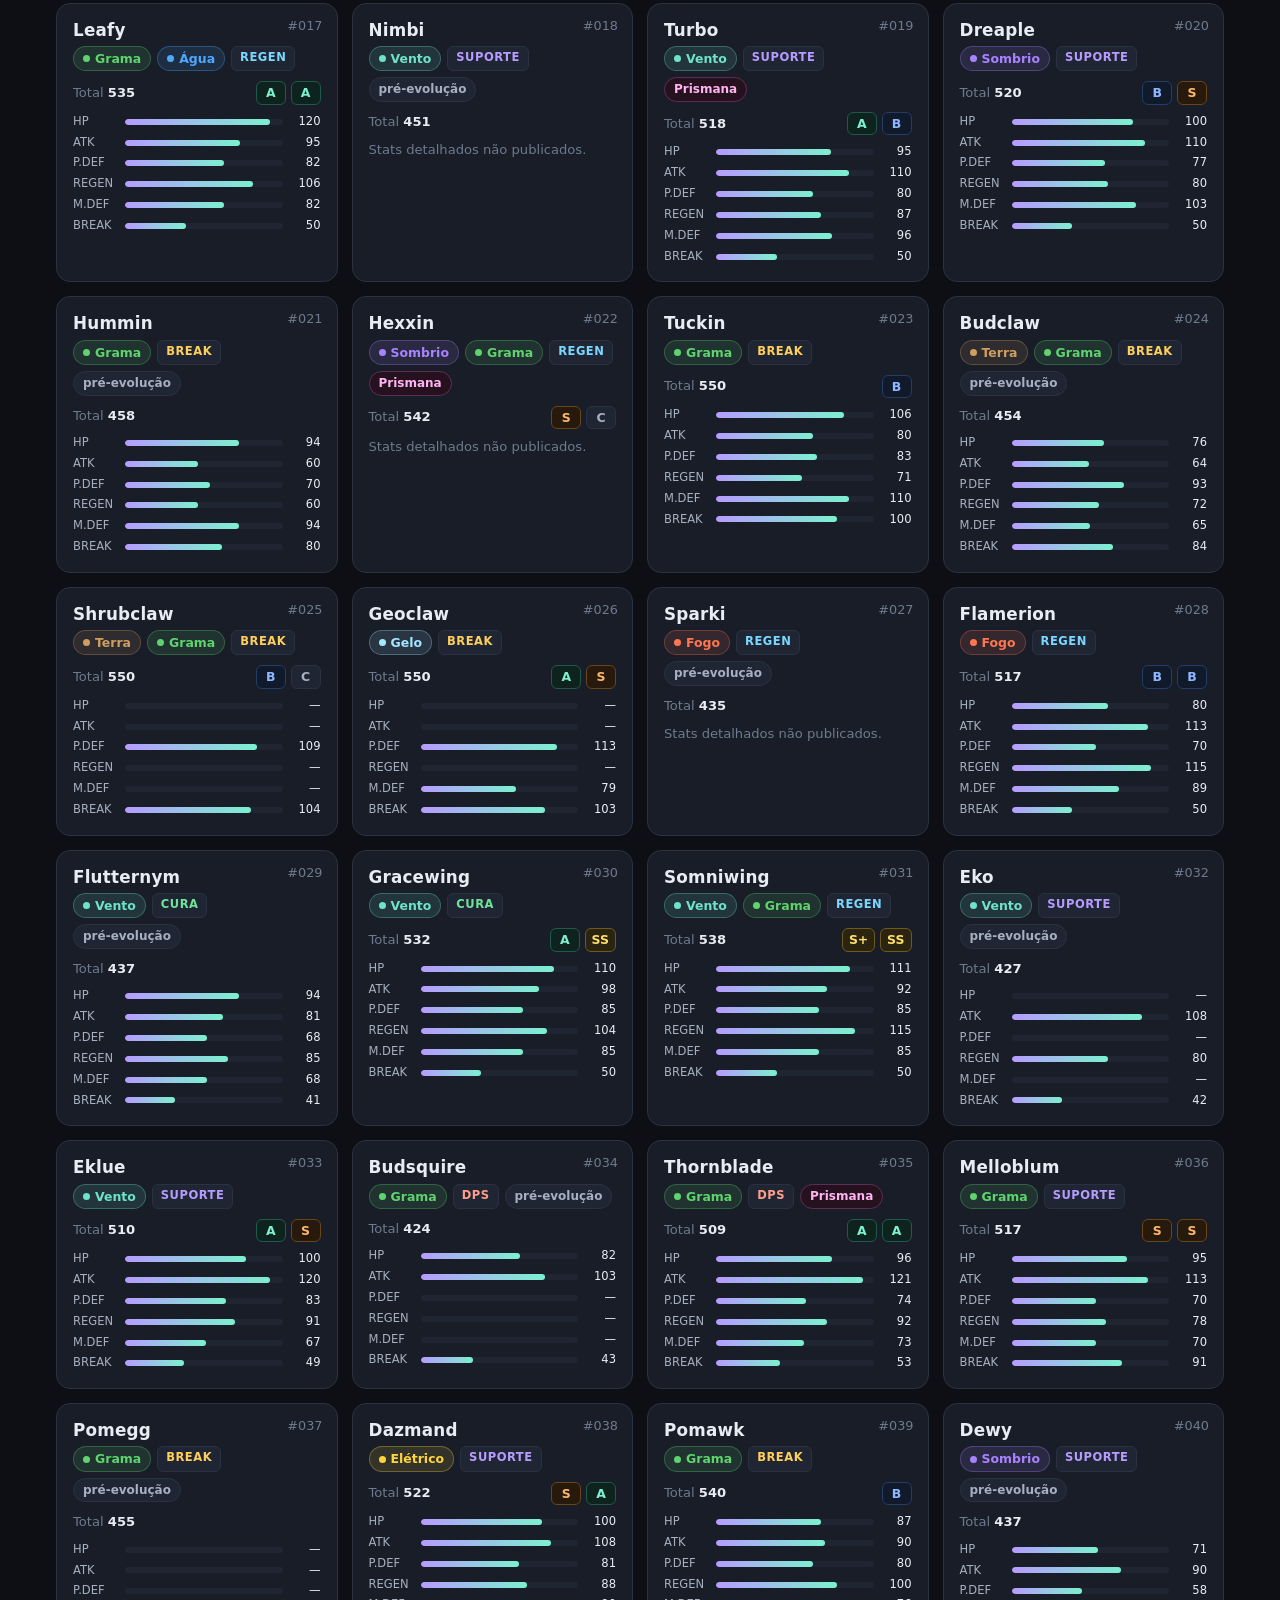
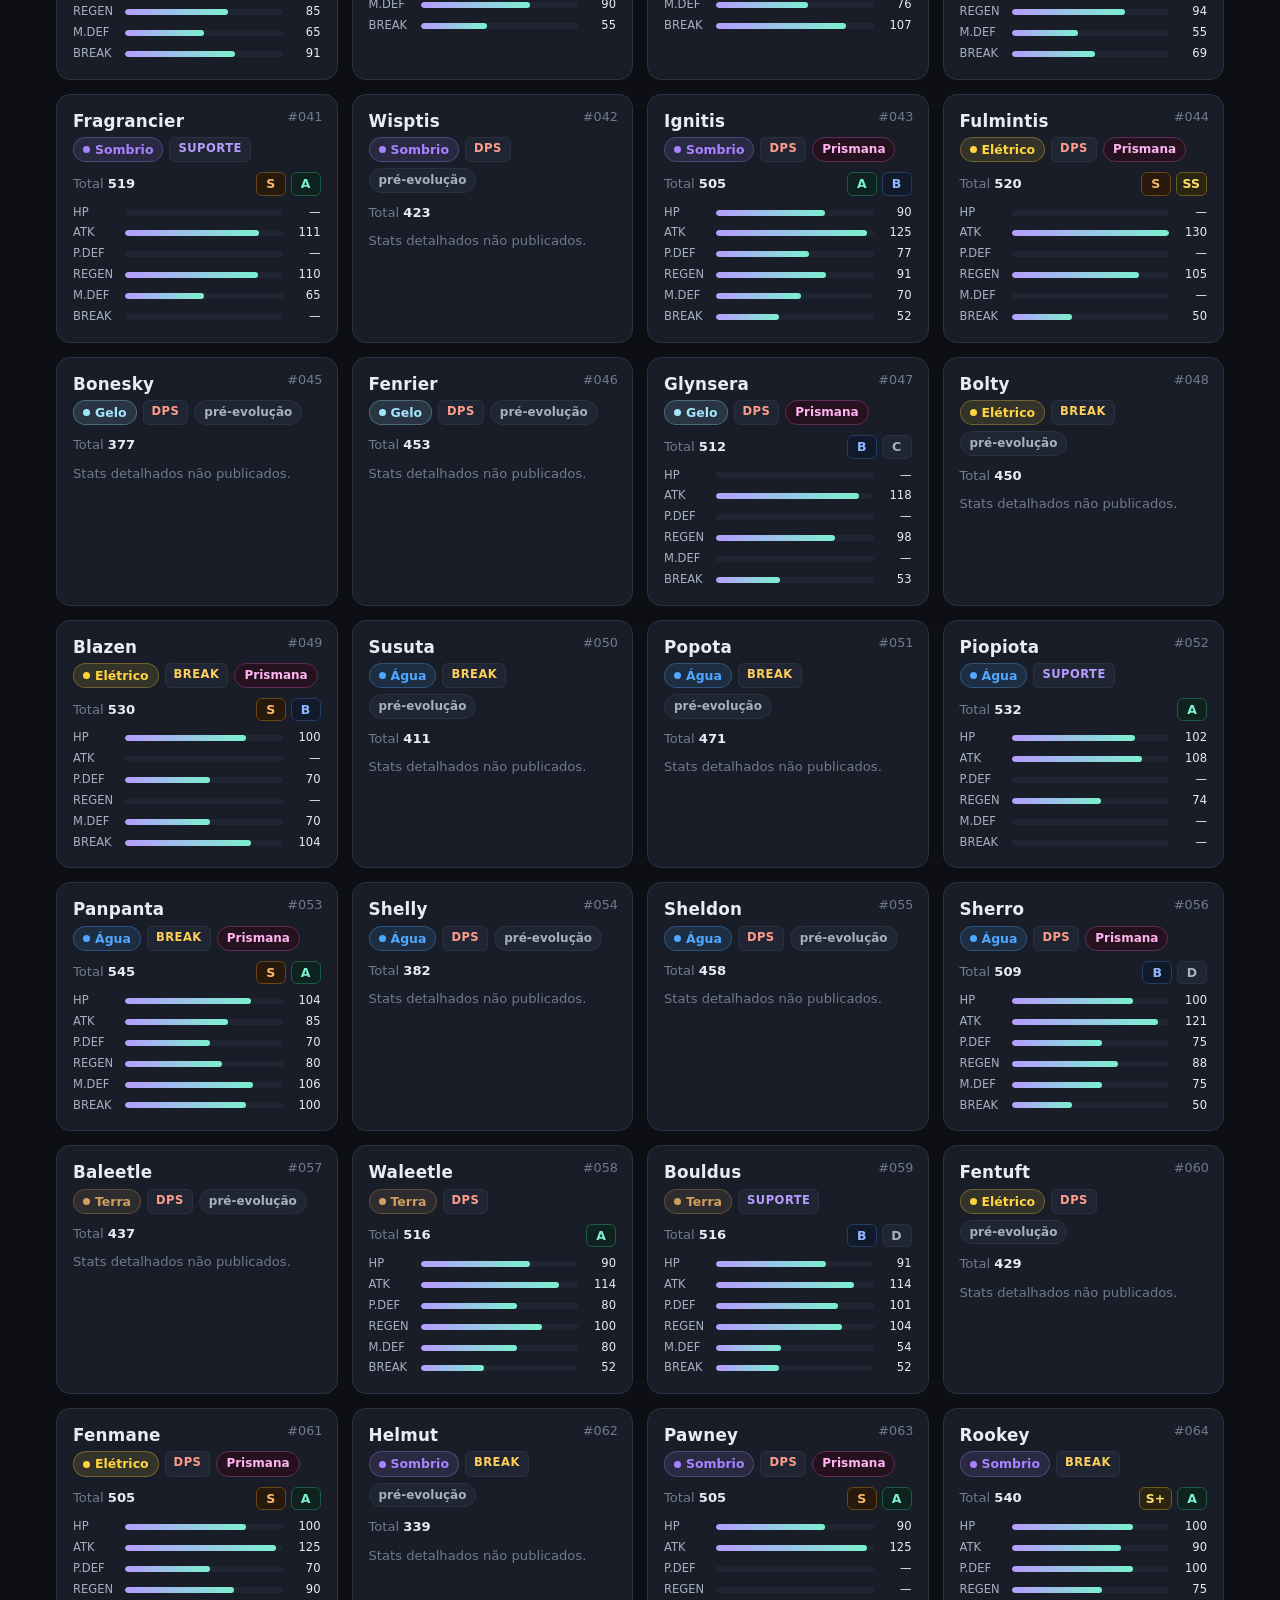
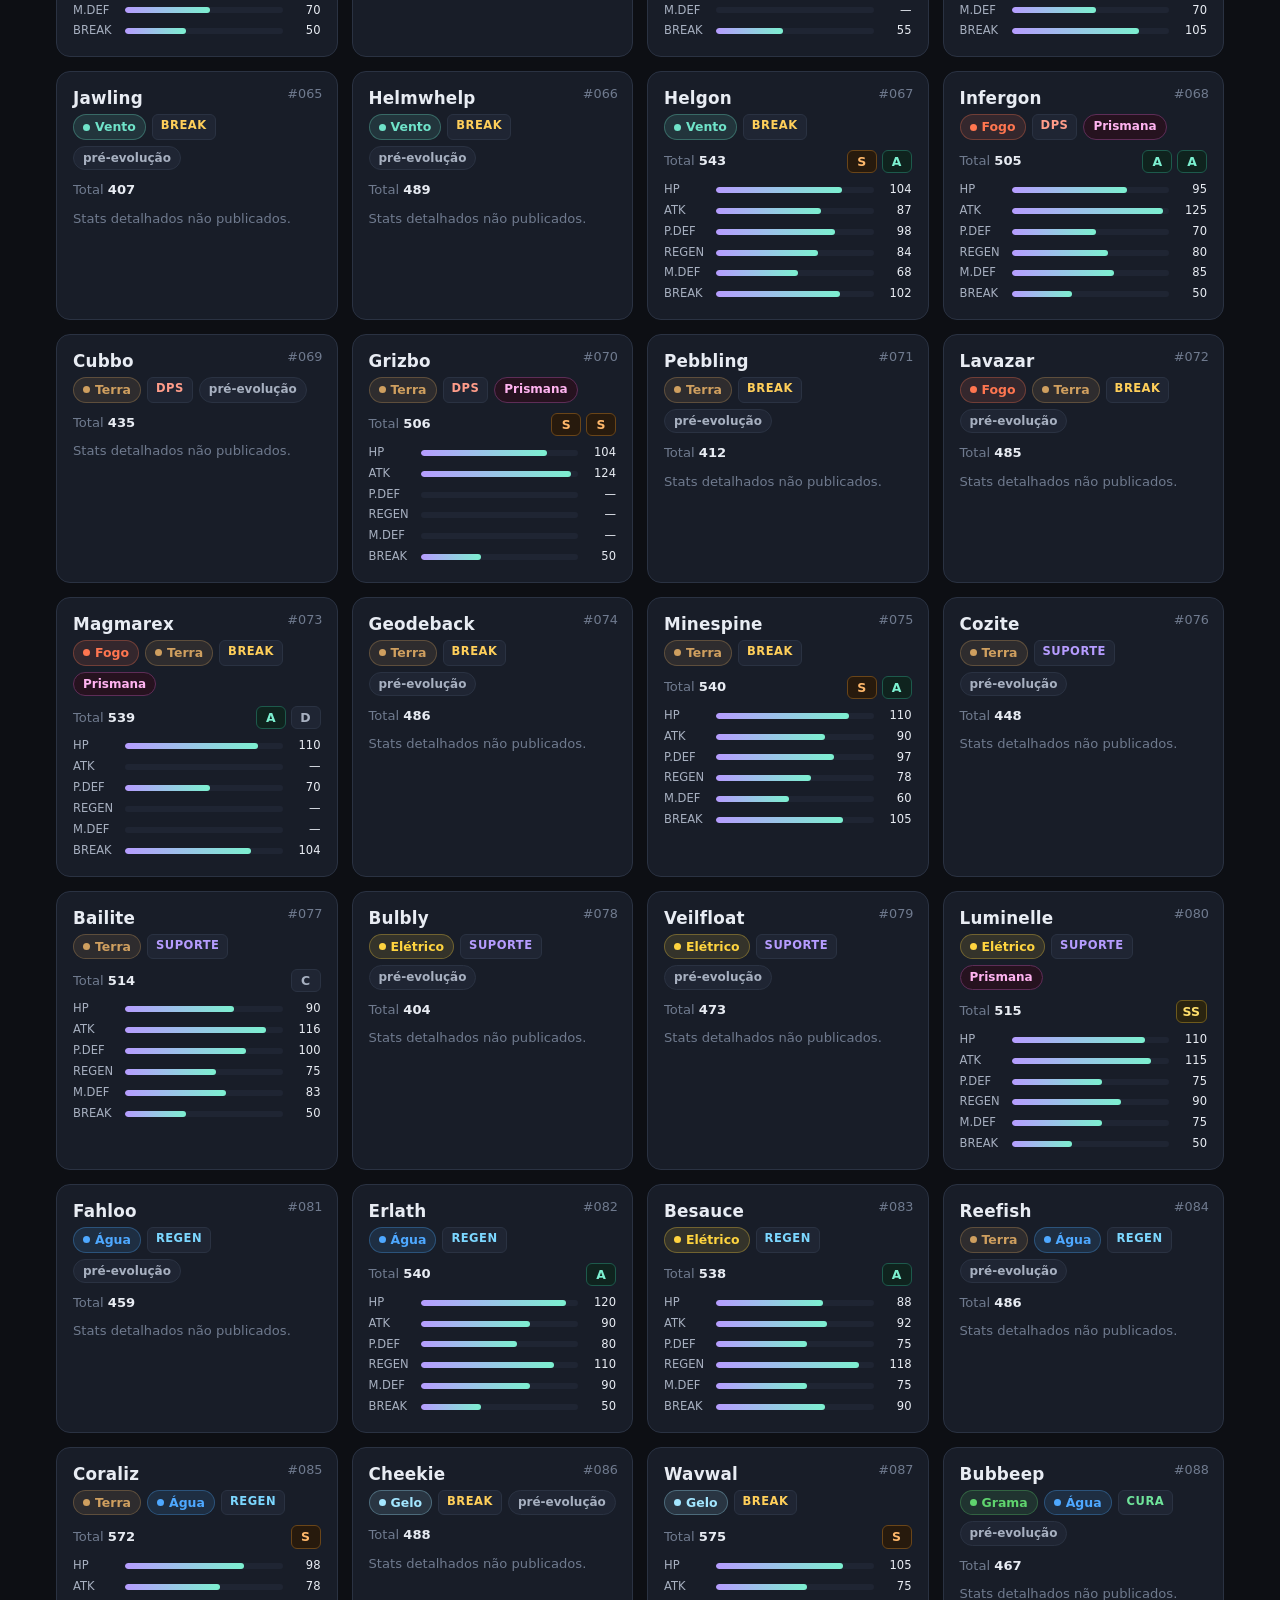
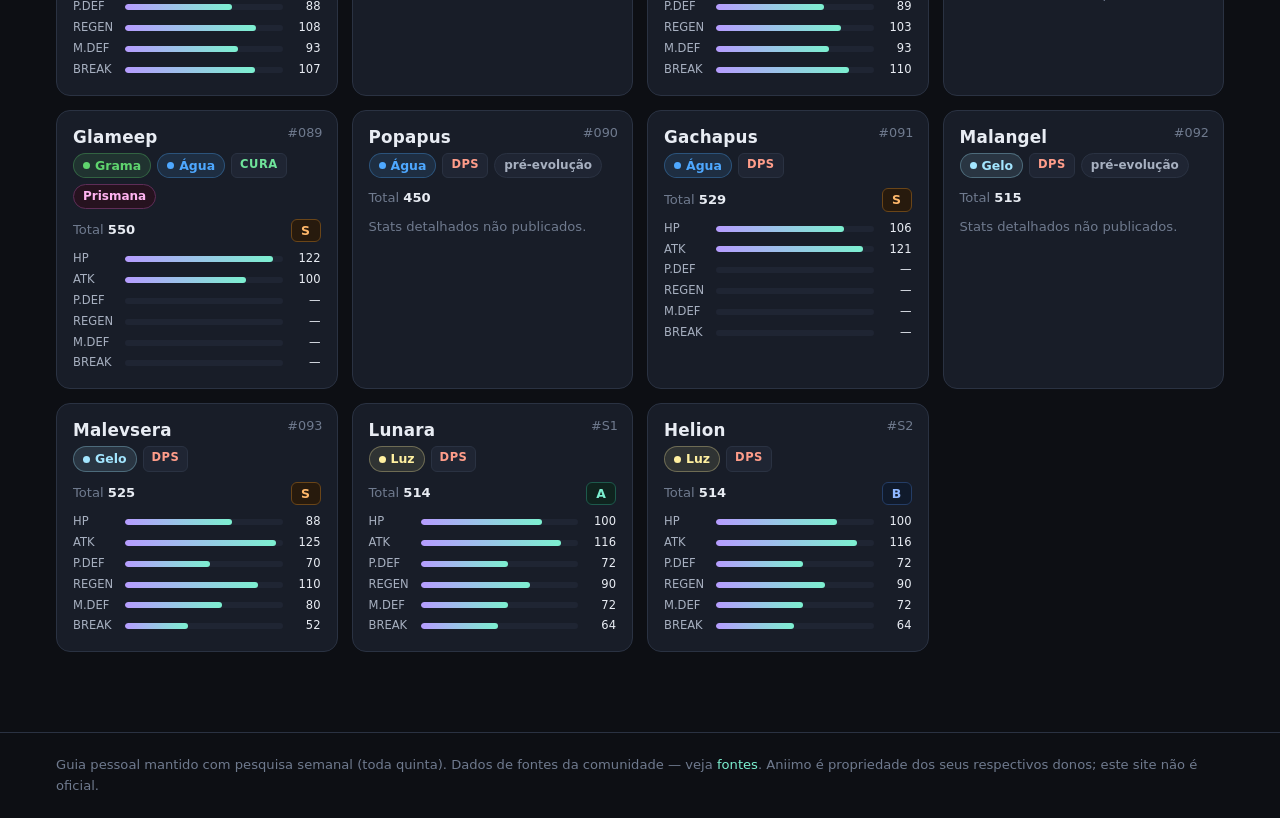
==== commit bc55831d: "Mapa interativo (TH.GL embutido), filtros por objetivo e legenda" ====
--- a/aniidex.html
+++ b/aniidex.html
@@ -5,7 +5,7 @@
 <title>Aniidex · Aniimo Guia de Campo</title>
 <link rel="preconnect" href="https://fonts.googleapis.com"><link rel="preconnect" href="https://fonts.gstatic.com" crossorigin>
 <link href="https://fonts.googleapis.com/css2?family=Chakra+Petch:wght@500;600;700&family=Inter:wght@400;500;600;700&display=swap" rel="stylesheet">
-<link rel="stylesheet" href="assets/style.css?v=20260926">
+<link rel="stylesheet" href="assets/style.css?v=20260926b">
 </head>
 <body>
 <header class="top" id="top"></header>
@@ -24,7 +24,7 @@
 </main>
 <dialog id="dlg"><div class="dlg" id="dlgc"></div></dialog>
 <footer id="foot"></footer>
-<script src="assets/app.js?v=20260926"></script>
+<script src="assets/app.js?v=20260926b"></script>
 <script>
 (async () => {
   try {
--- a/assets/style.css
+++ b/assets/style.css
@@ -175,3 +175,22 @@
 .bcard{scroll-margin-top:130px}
 .bcard .hd{display:flex;justify-content:space-between;align-items:center;gap:8px;flex-wrap:wrap;margin-bottom:10px}
 .bcard h3{margin:0;font-size:1.2rem}
+/* mapa */
+.row{display:flex;gap:8px;align-items:center}
+.row.wrap{flex-wrap:wrap;gap:6px}
+.btn{display:inline-flex;align-items:center;gap:6px;background:var(--card2);color:var(--tx);border:1px solid var(--line);border-radius:9px;padding:6px 11px;font:inherit;font-size:.84rem;font-weight:600;cursor:pointer;white-space:nowrap}
+.btn:hover{border-color:var(--acc);color:var(--acc);text-decoration:none}
+.mapwrap{background:var(--card);border:1px solid var(--line);border-radius:var(--r);overflow:hidden;display:flex;flex-direction:column}
+.maphd{display:flex;gap:10px;align-items:center;flex-wrap:wrap;padding:10px 12px;border-bottom:1px solid var(--line)}
+.mapwrap iframe{width:100%;height:78vh;min-height:520px;border:0;background:#0b1a2b;display:block}
+.mapwrap:fullscreen{border-radius:0}
+.mapwrap:fullscreen iframe{height:auto;flex:1}
+details.lg{background:var(--card);border:1px solid var(--line);border-radius:var(--r2);padding:10px 14px}
+details.lg summary{cursor:pointer;list-style:none}
+details.lg summary::-webkit-details-marker{display:none}
+details.lg summary::before{content:"›";display:inline-block;margin-right:8px;color:var(--acc);transition:transform .15s}
+details.lg[open] summary::before{transform:rotate(90deg)}
+details.lg .pill{margin:2px 0}
+.pill.hit{color:var(--bg);background:var(--acc);border-color:var(--acc)}
+#sel-s,#sel-i{min-width:0}
+@media (max-width:700px){.mapwrap iframe{height:70vh;min-height:420px}.maphd .row{margin-left:0!important;width:100%}}
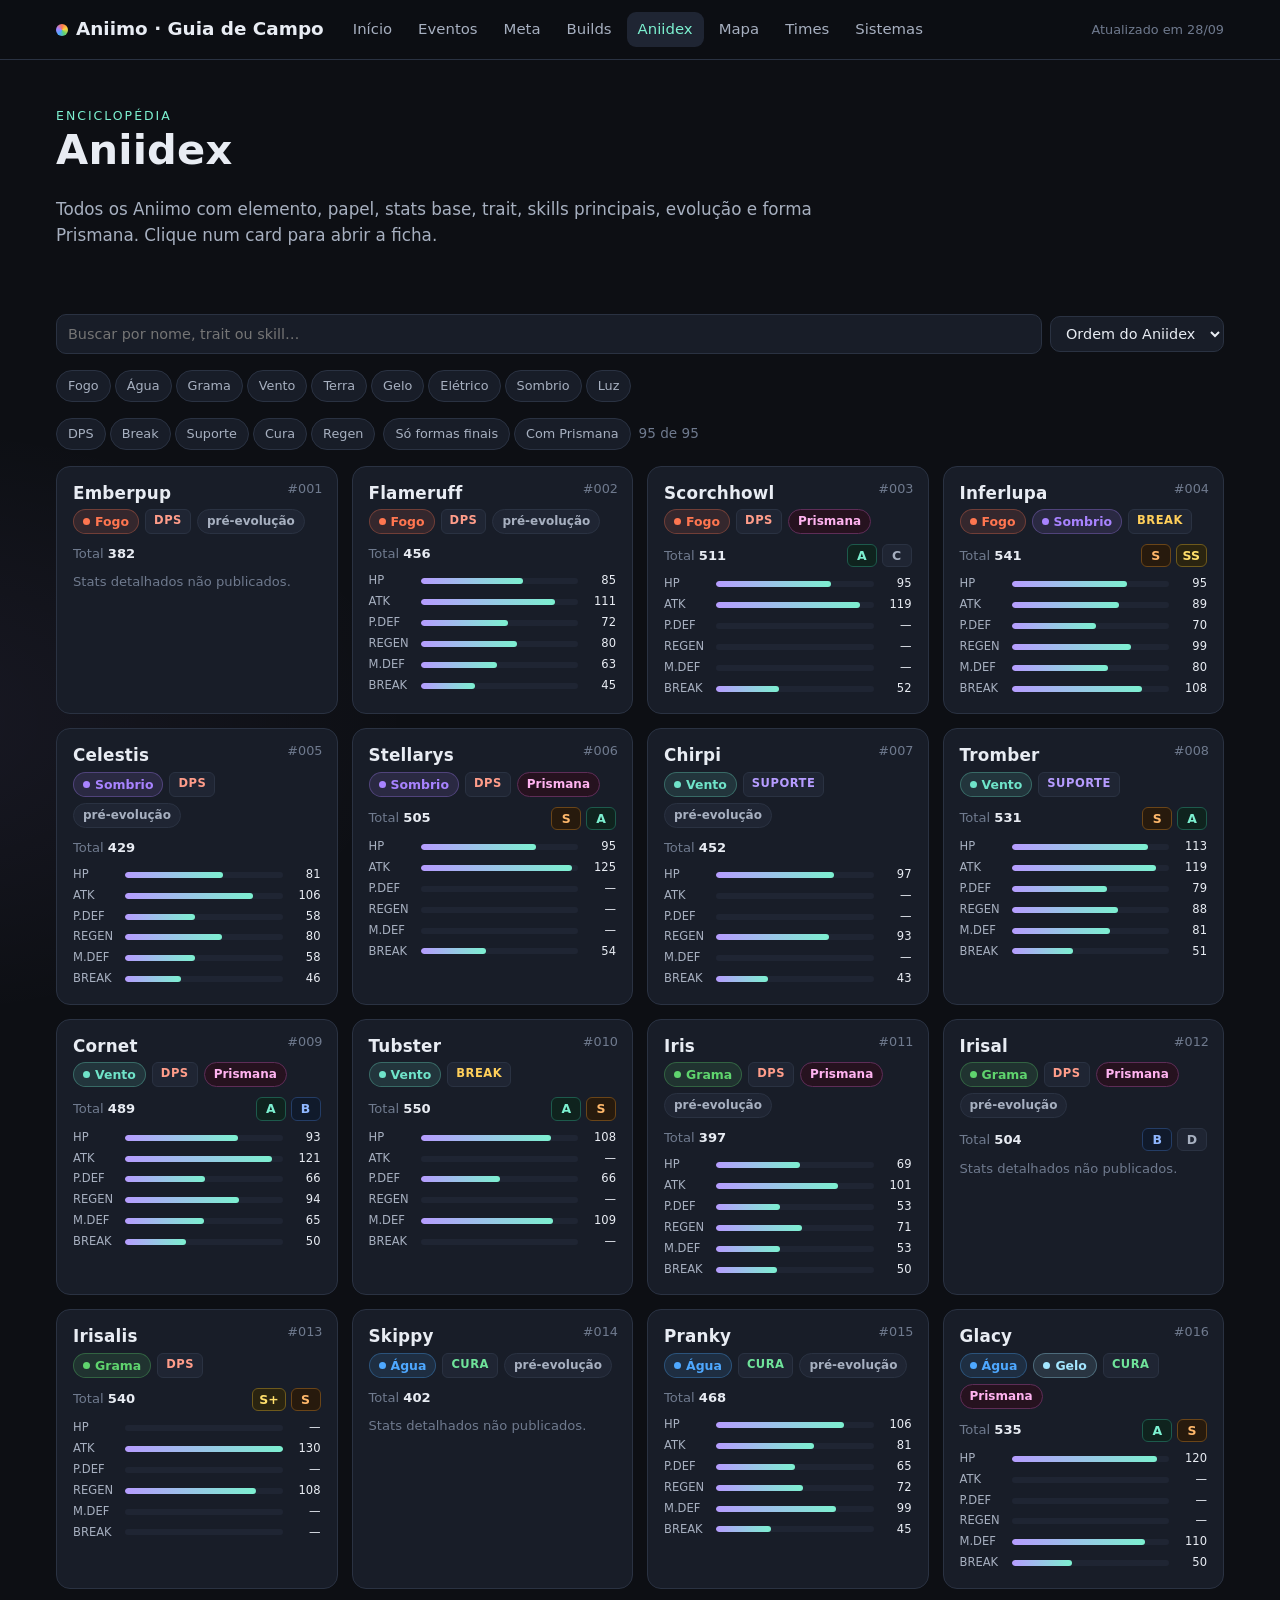
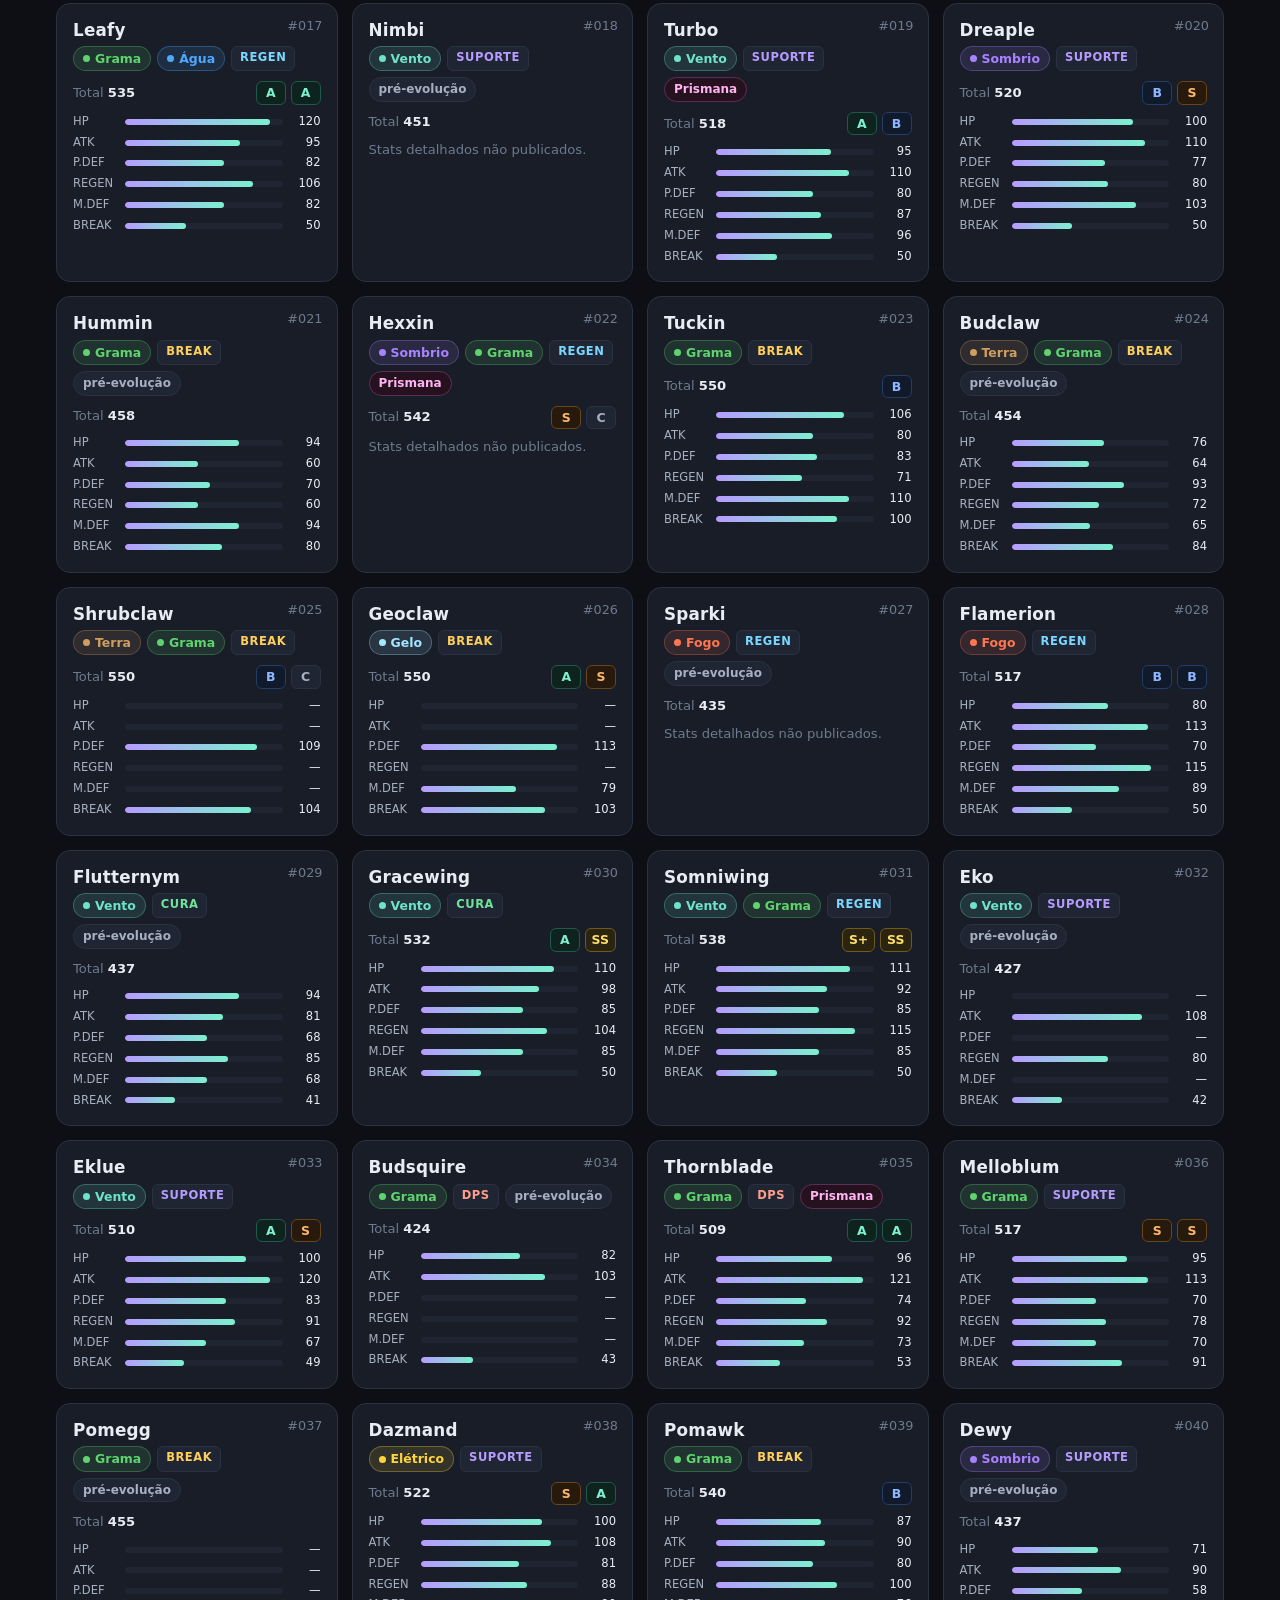
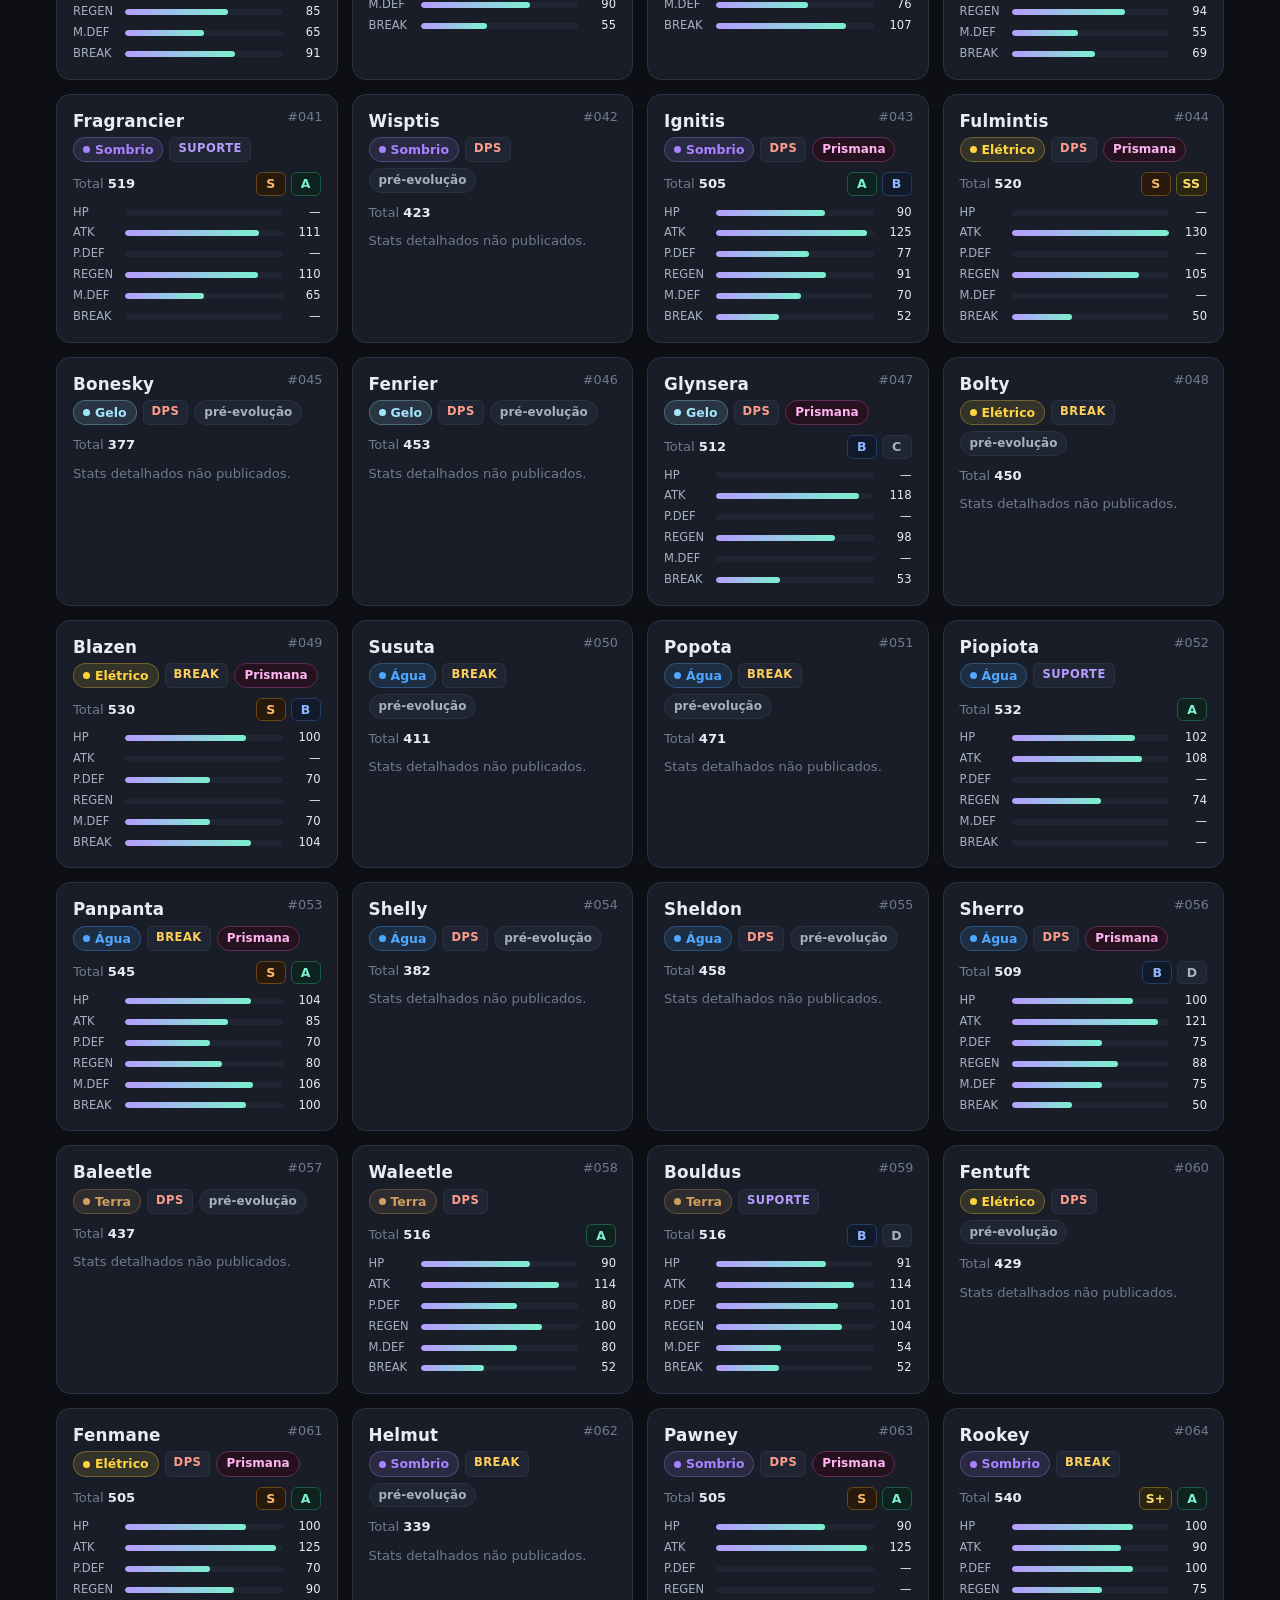
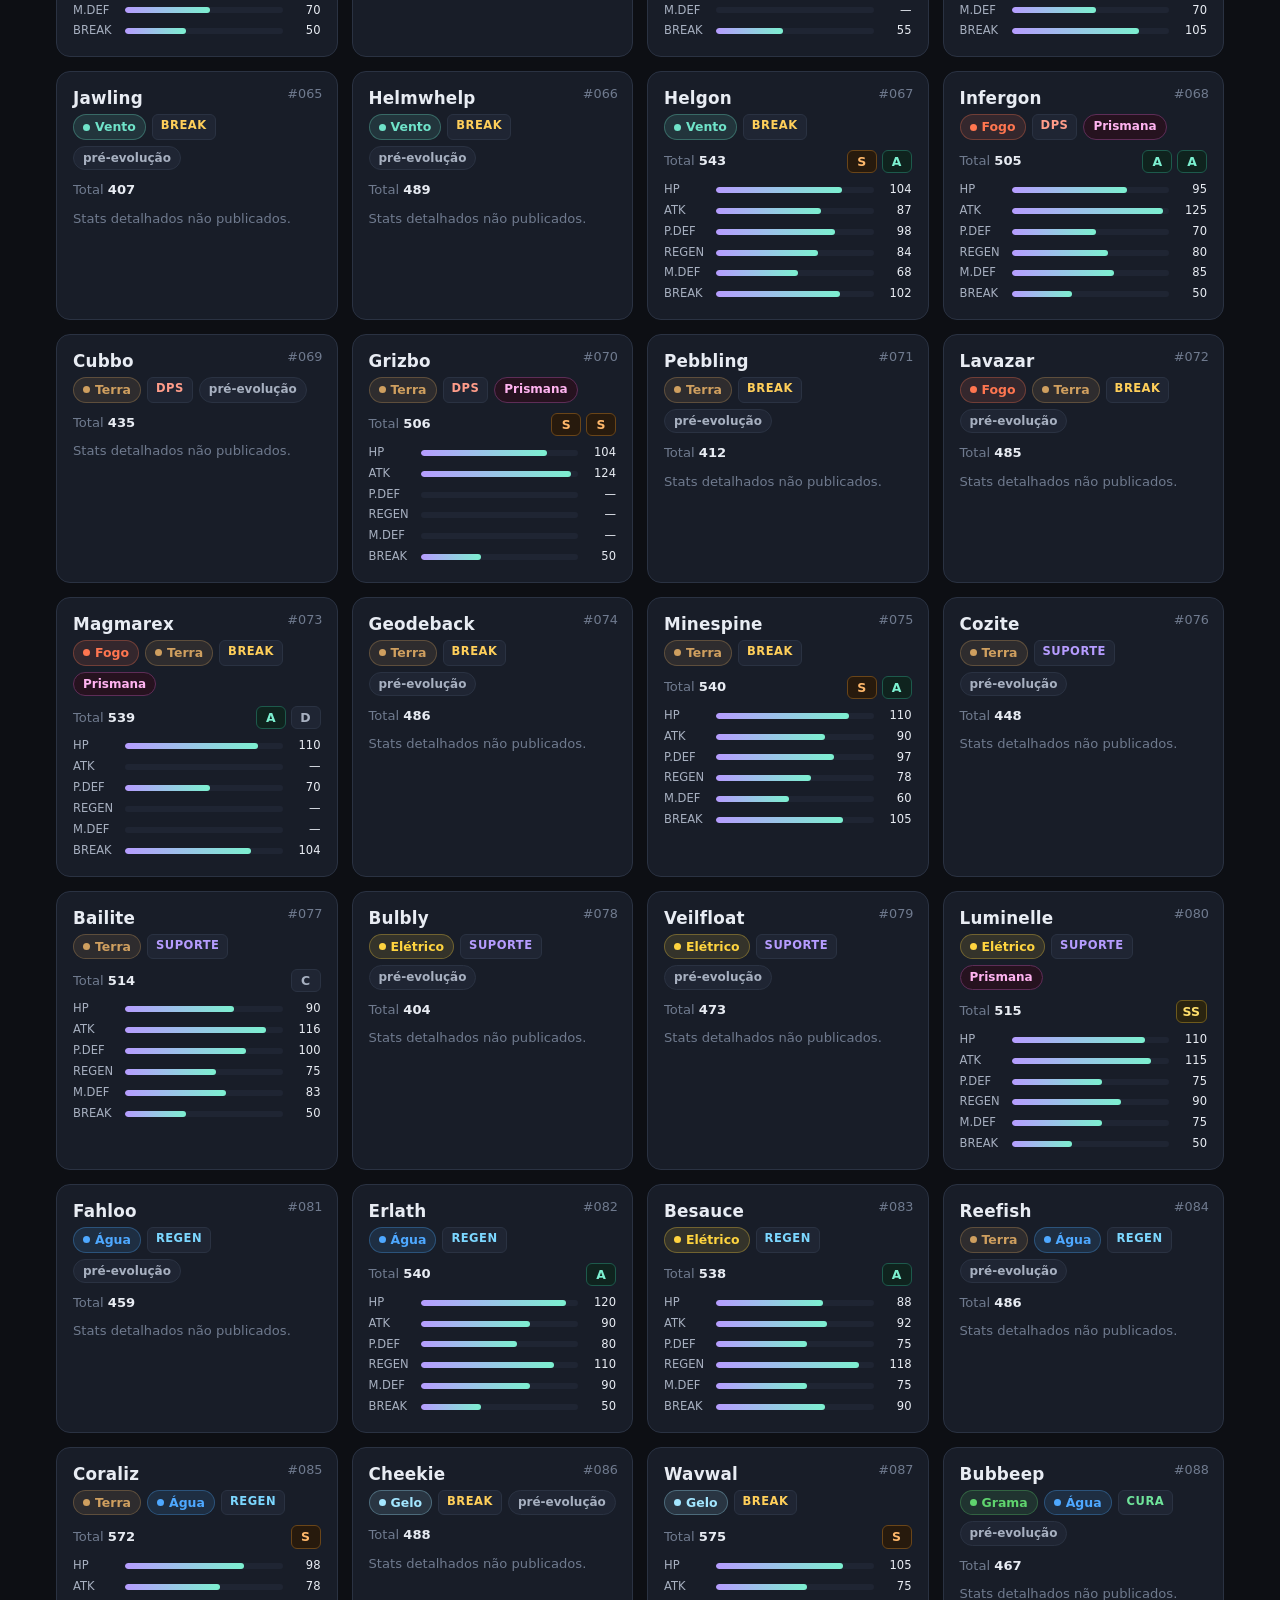
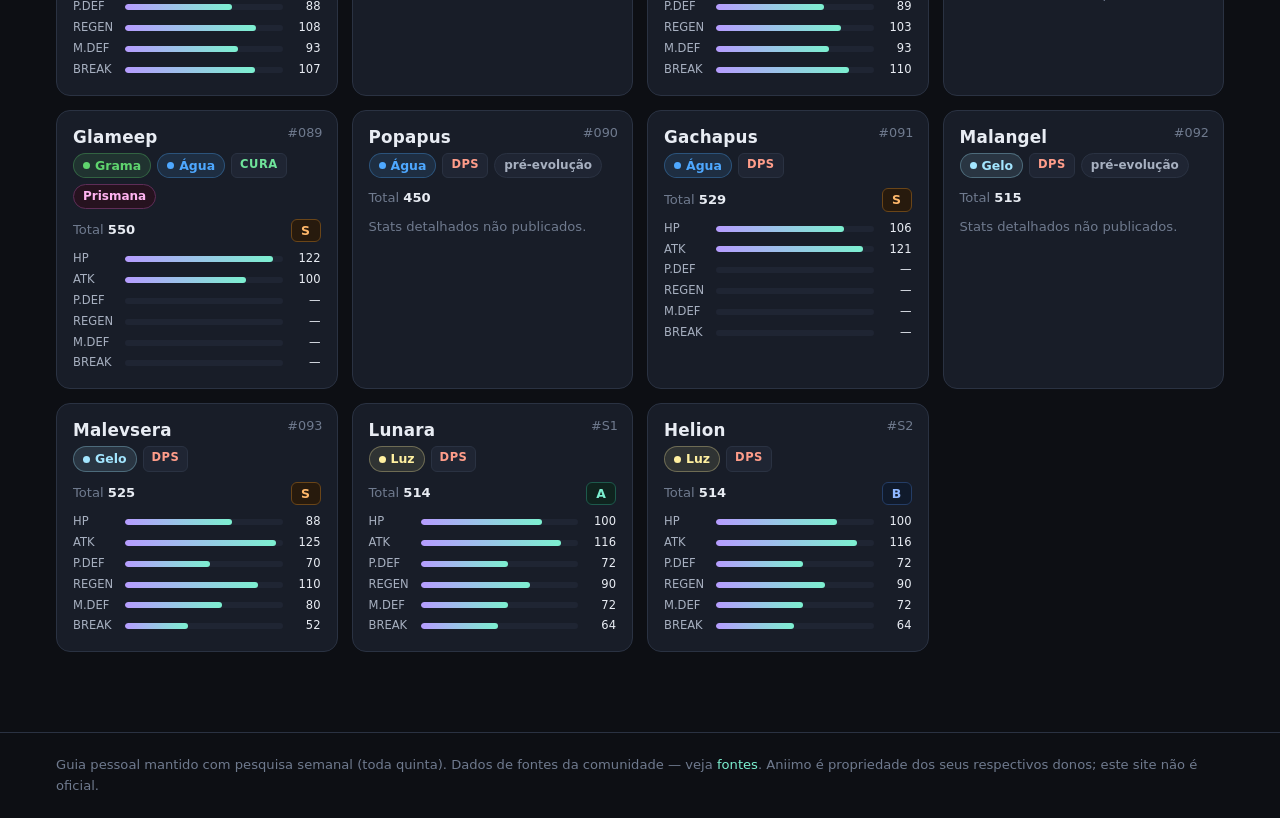
==== commit c7f3444d: "Times: Team Generator e Team Builder; retratos oficiais no site" ====
--- a/aniidex.html
+++ b/aniidex.html
@@ -5,7 +5,7 @@
 <title>Aniidex · Aniimo Guia de Campo</title>
 <link rel="preconnect" href="https://fonts.googleapis.com"><link rel="preconnect" href="https://fonts.gstatic.com" crossorigin>
 <link href="https://fonts.googleapis.com/css2?family=Chakra+Petch:wght@500;600;700&family=Inter:wght@400;500;600;700&display=swap" rel="stylesheet">
-<link rel="stylesheet" href="assets/style.css?v=20260926b">
+<link rel="stylesheet" href="assets/style.css?v=20260928">
 </head>
 <body>
 <header class="top" id="top"></header>
@@ -24,7 +24,7 @@
 </main>
 <dialog id="dlg"><div class="dlg" id="dlgc"></div></dialog>
 <footer id="foot"></footer>
-<script src="assets/app.js?v=20260926b"></script>
+<script src="assets/app.js?v=20260928"></script>
 <script>
 (async () => {
   try {
@@ -41,7 +41,7 @@
 
     const bars = (s) => s ? `<div class="bars">${s.map((v,i) => `<span>${SN[i]}</span><div class="b"><i style="width:${v ? Math.min(100, v/130*100) : 0}%"></i></div><span class="v">${v ?? "—"}</span>`).join("")}</div>` : `<p class="dim" style="font-size:.82rem;margin:0">Stats detalhados não publicados.</p>`;
     const card = (a) => `<div class="card dex" data-n="${esc(a.nome)}" tabindex="0" role="button" aria-label="Abrir ficha de ${esc(a.nome)}">
-      <span class="no">#${esc(a.dex)}</span><h3>${esc(a.nome)}</h3>
+      ${A.pic(a.nome, "lg fr")}<span class="no">#${esc(a.dex)}</span><h3>${esc(a.nome)}</h3>
       <div class="meta">${A.chips(a.el)} ${A.role(a.papel)} ${a.prismana ? `<span class="pill pr">Prismana</span>` : ""} ${!a.final ? `<span class="pill">pré-evolução</span>` : ""}</div>
       <div class="row" style="justify-content:space-between;margin-bottom:8px"><span class="dim" style="font-size:.82rem">Total <b style="color:var(--tx)">${a.total}</b></span><span>${A.tier(a.tier.ath,"All Things How")} ${A.tier(a.tier.mob,"Mobalytics")}</span></div>
       ${bars(a.stats)}</div>`;
@@ -63,7 +63,7 @@
       const weak = A.weakTo(a.el, E), res = A.resists(a.el, E);
       const hits = E.filter(e => a.el.some(x => A.mult(x, e) > 1));
       dc.innerHTML = `<button class="x" aria-label="Fechar">✕</button>
-        <div class="dim" style="font-family:var(--fh)">#${esc(a.dex)}</div>
+        ${A.artUrl(a.nome) ? `<img class="art" src="${A.artUrl(a.nome)}" alt="${esc(a.nome)}" onerror="this.remove()">` : ""}<div class="dim" style="font-family:var(--fh)">#${esc(a.dex)}</div>
         <h2 style="font-size:1.8rem;margin:.1em 0 .3em">${esc(a.nome)}</h2>
         <div class="row" style="margin-bottom:14px">${A.chips(a.el)} ${A.role(a.papel)} ${a.prismana ? `<span class="pill pr">Prismana: ${esc(a.prismana)}</span>` : ""}</div>
         <div class="grid g2" style="gap:16px">
--- a/assets/style.css
+++ b/assets/style.css
@@ -194,3 +194,44 @@
 .pill.hit{color:var(--bg);background:var(--acc);border-color:var(--acc)}
 #sel-s,#sel-i{min-width:0}
 @media (max-width:700px){.mapwrap iframe{height:70vh;min-height:420px}.maphd .row{margin-left:0!important;width:100%}}
+/* retratos */
+.pic{width:28px;height:28px;border-radius:50%;object-fit:cover;background:var(--card2);border:1px solid var(--line);flex:none;vertical-align:middle}
+.pic.md{width:36px;height:36px}
+.pic.lg{width:52px;height:52px}
+.pic.xl{width:72px;height:72px}
+.pic.fr{float:right;margin:0 0 6px 8px}
+h3.row,a.row{display:flex;align-items:center;gap:10px}
+.slot .nm{display:flex;align-items:center;gap:8px}
+.dlg .art{float:right;width:170px;max-height:260px;object-fit:contain;margin:0 0 8px 12px}
+@media (max-width:640px){.dlg .art{width:110px}}
+/* times */
+.tb-grid{display:grid;grid-template-columns:repeat(4,1fr);gap:8px}
+@media (max-width:640px){.tb-grid{grid-template-columns:1fr 1fr}}
+.tslot{background:var(--card2);border:1px solid var(--line);border-radius:var(--r2);padding:10px;min-width:0;text-align:center;position:relative}
+.tslot.main{border-color:rgba(124,240,208,.5);background:linear-gradient(180deg,rgba(124,240,208,.09),var(--card2))}
+.tslot .lab{font-size:.66rem;text-transform:uppercase;letter-spacing:1px;color:var(--tx3);font-weight:700}
+.tslot .nm{font-family:var(--fh);font-weight:700;display:block;margin:4px 0;color:var(--tx)}
+.tslot .pic{display:block;margin:6px auto 0}
+.tslot .why{font-size:.76rem;color:var(--tx2);margin-top:4px;text-align:left}
+.tslot .rm{position:absolute;top:4px;right:6px;background:none;border:0;color:var(--tx3);cursor:pointer;font-size:1rem}
+.tslot.empty{border-style:dashed;color:var(--tx3);display:flex;align-items:center;justify-content:center;min-height:120px}
+.picker{display:grid;grid-template-columns:repeat(auto-fill,minmax(86px,1fr));gap:6px;max-height:340px;overflow:auto;padding:2px}
+.picker button{background:var(--card);border:1px solid var(--line);border-radius:10px;padding:6px 4px;color:var(--tx2);font:inherit;font-size:.72rem;cursor:pointer;display:flex;flex-direction:column;align-items:center;gap:4px}
+.picker button:hover,.picker button.on{border-color:var(--acc);color:var(--tx)}
+.picker button .pic{width:44px;height:44px}
+.syn{display:grid;grid-template-columns:repeat(auto-fill,minmax(240px,1fr));gap:8px}
+.syn .it{display:flex;gap:10px;align-items:flex-start;background:var(--card);border:1px solid var(--line);border-radius:var(--r2);padding:10px}
+.syn .it b{font-family:var(--fh)}
+.why-l{display:flex;flex-wrap:wrap;gap:4px;margin-top:4px}
+.why-l span{font-size:.7rem;padding:1px 7px;border-radius:99px;background:var(--card2);border:1px solid var(--line);color:var(--tx2)}
+.why-l span.g{color:var(--good);border-color:#24553a}
+.why-l span.w{color:var(--warn);border-color:#5a4a1a}
+.score{font-family:var(--fh);font-size:1.6rem;font-weight:700;color:var(--acc)}
+.meter{height:6px;background:var(--card2);border-radius:4px;overflow:hidden}
+.meter i{display:block;height:100%;background:linear-gradient(90deg,var(--acc2),var(--acc))}
+.tabs2{display:flex;gap:6px;flex-wrap:wrap;margin-bottom:14px}
+.tabs2 button{background:var(--card);border:1px solid var(--line);color:var(--tx2);border-radius:10px;padding:8px 14px;font:inherit;font-weight:600;cursor:pointer}
+.tabs2 button.on{background:var(--card2);color:var(--acc);border-color:var(--acc)}
+.dex .pic.fr{margin:18px 0 4px 8px}
+.dlg .art{margin-top:34px}
+html{overflow-x:clip}
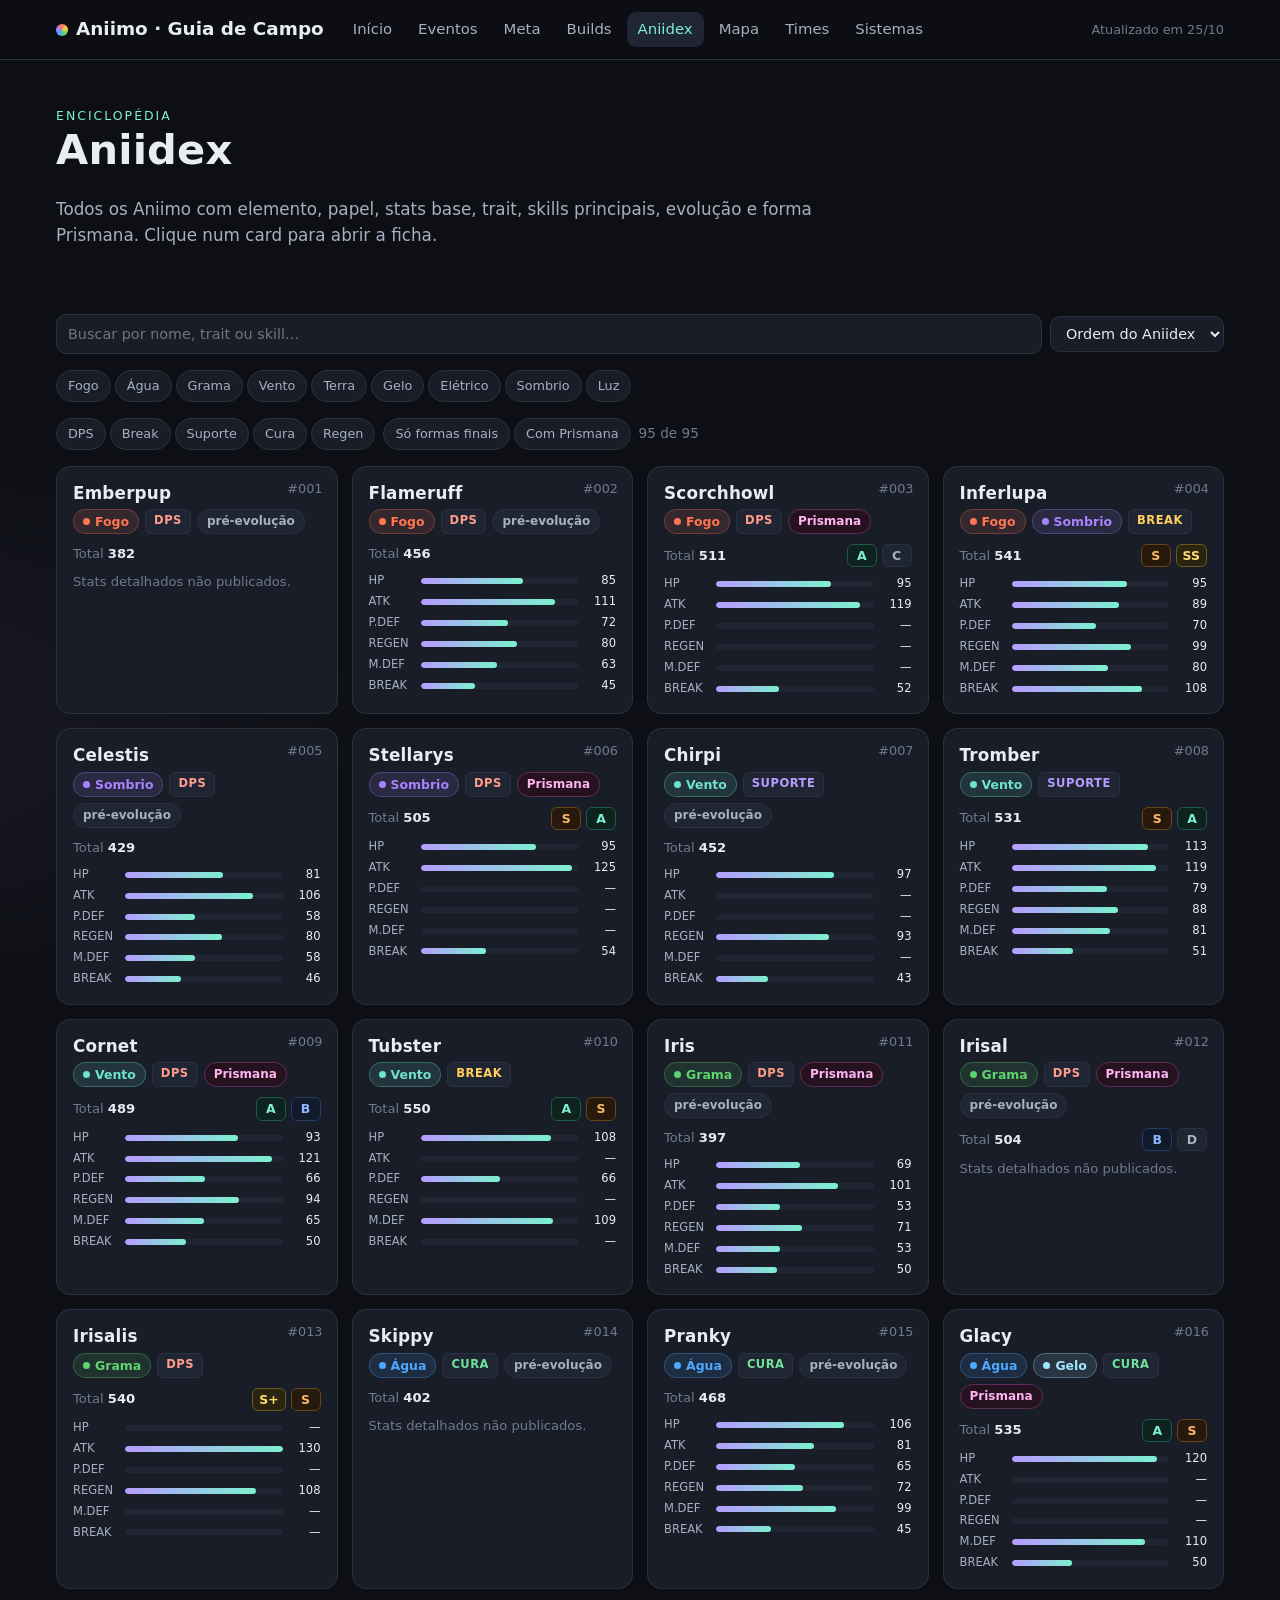
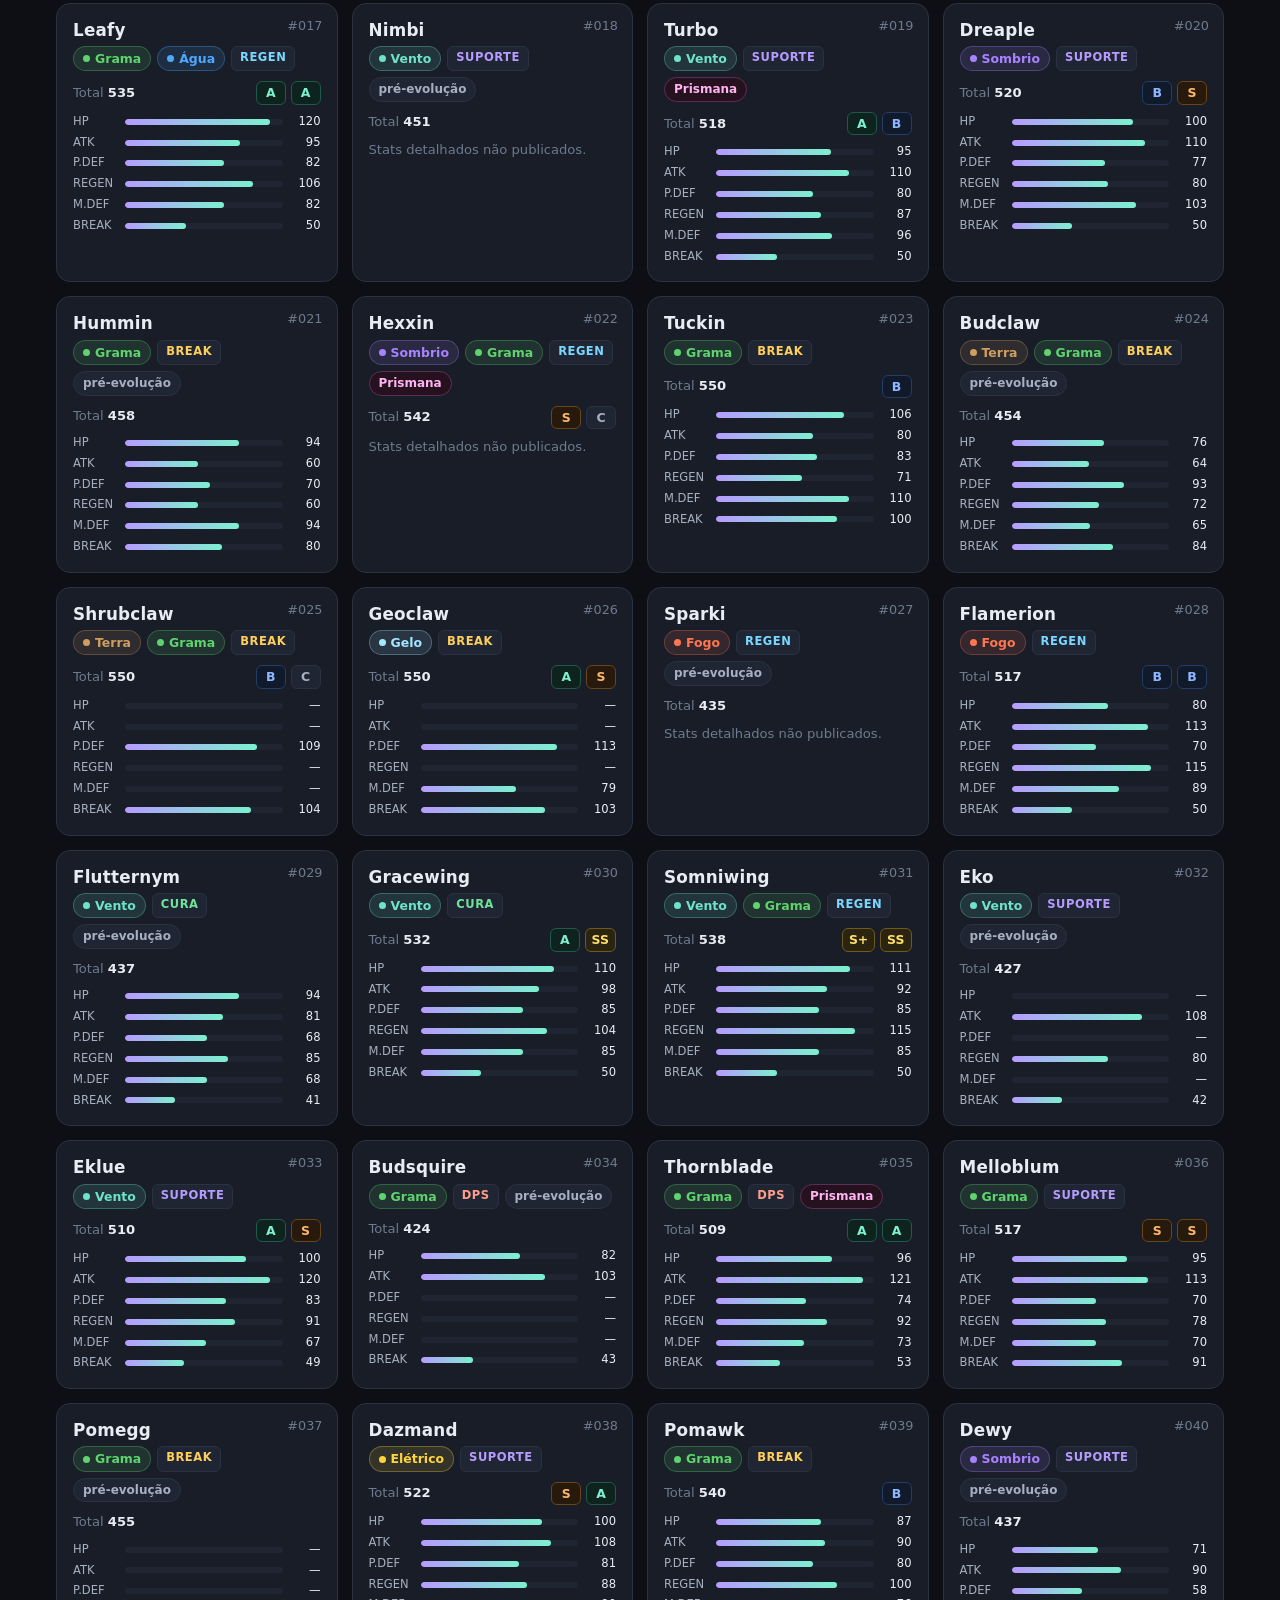
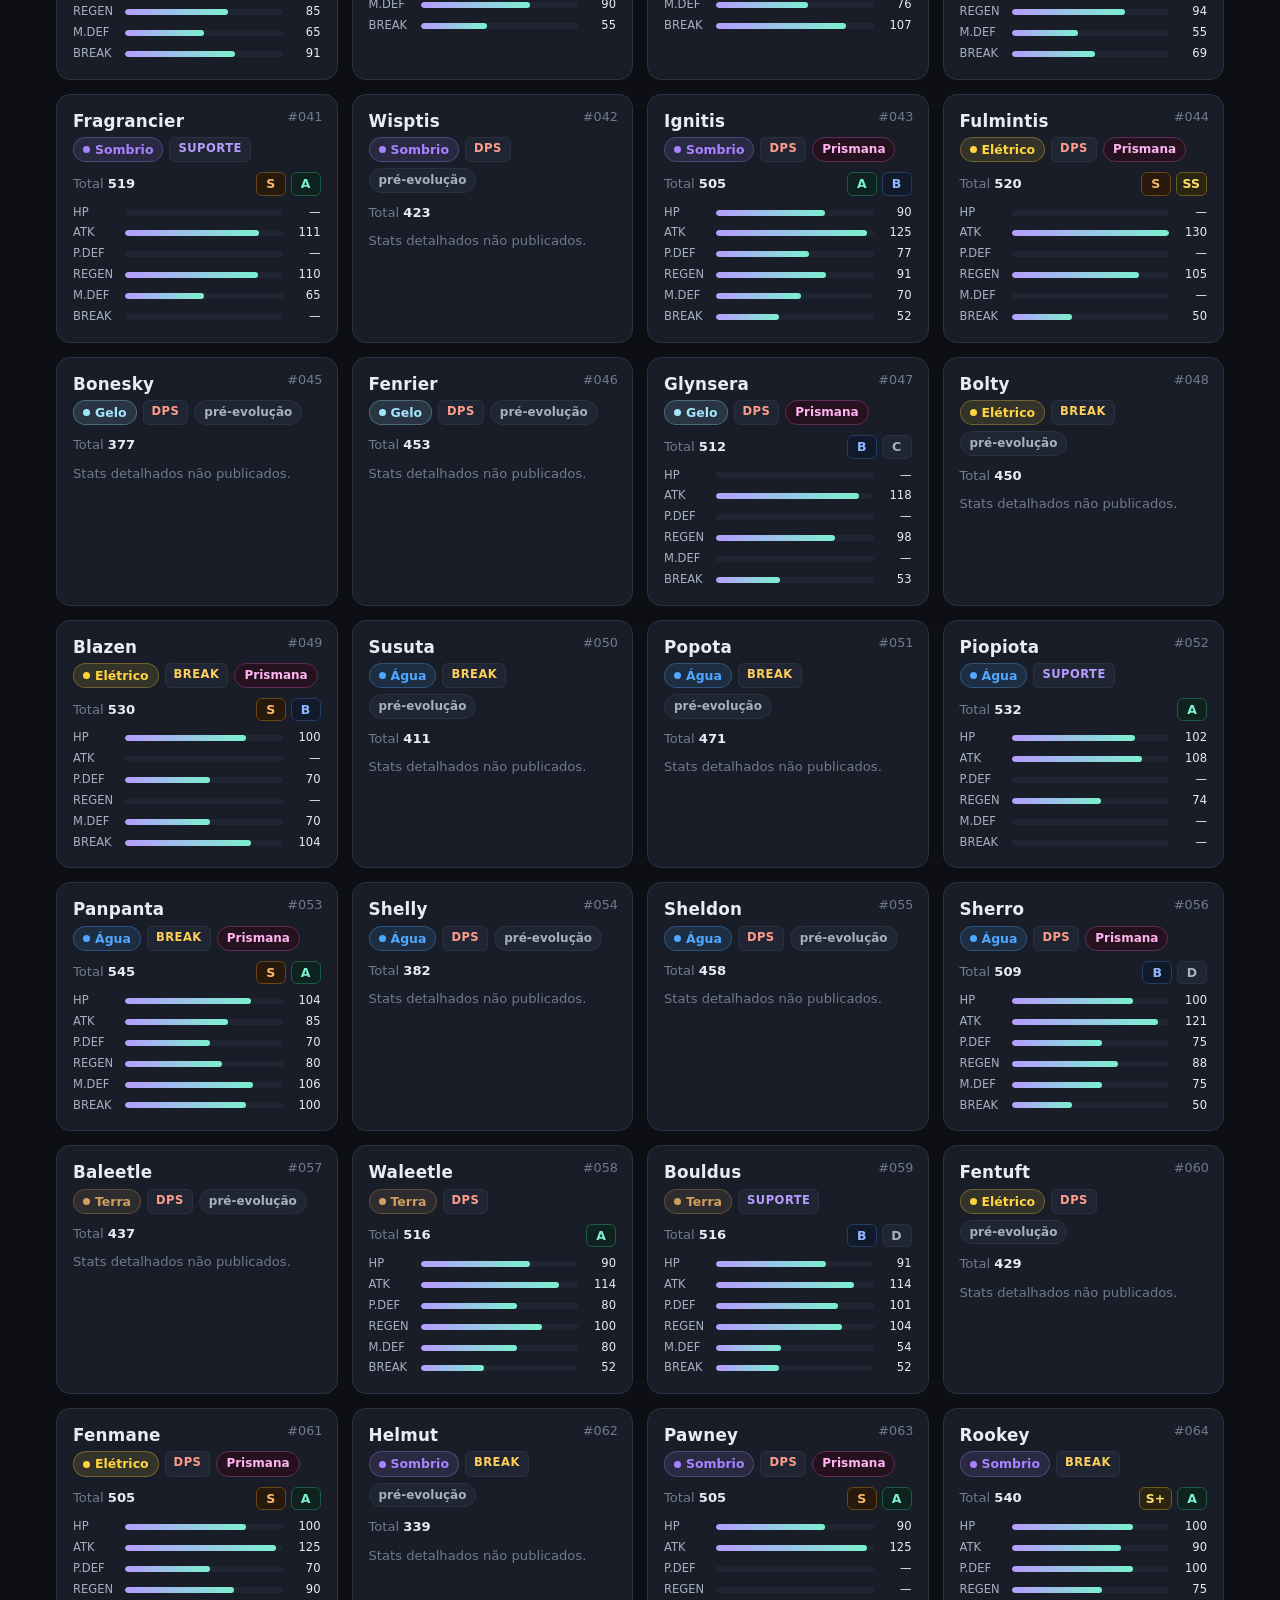
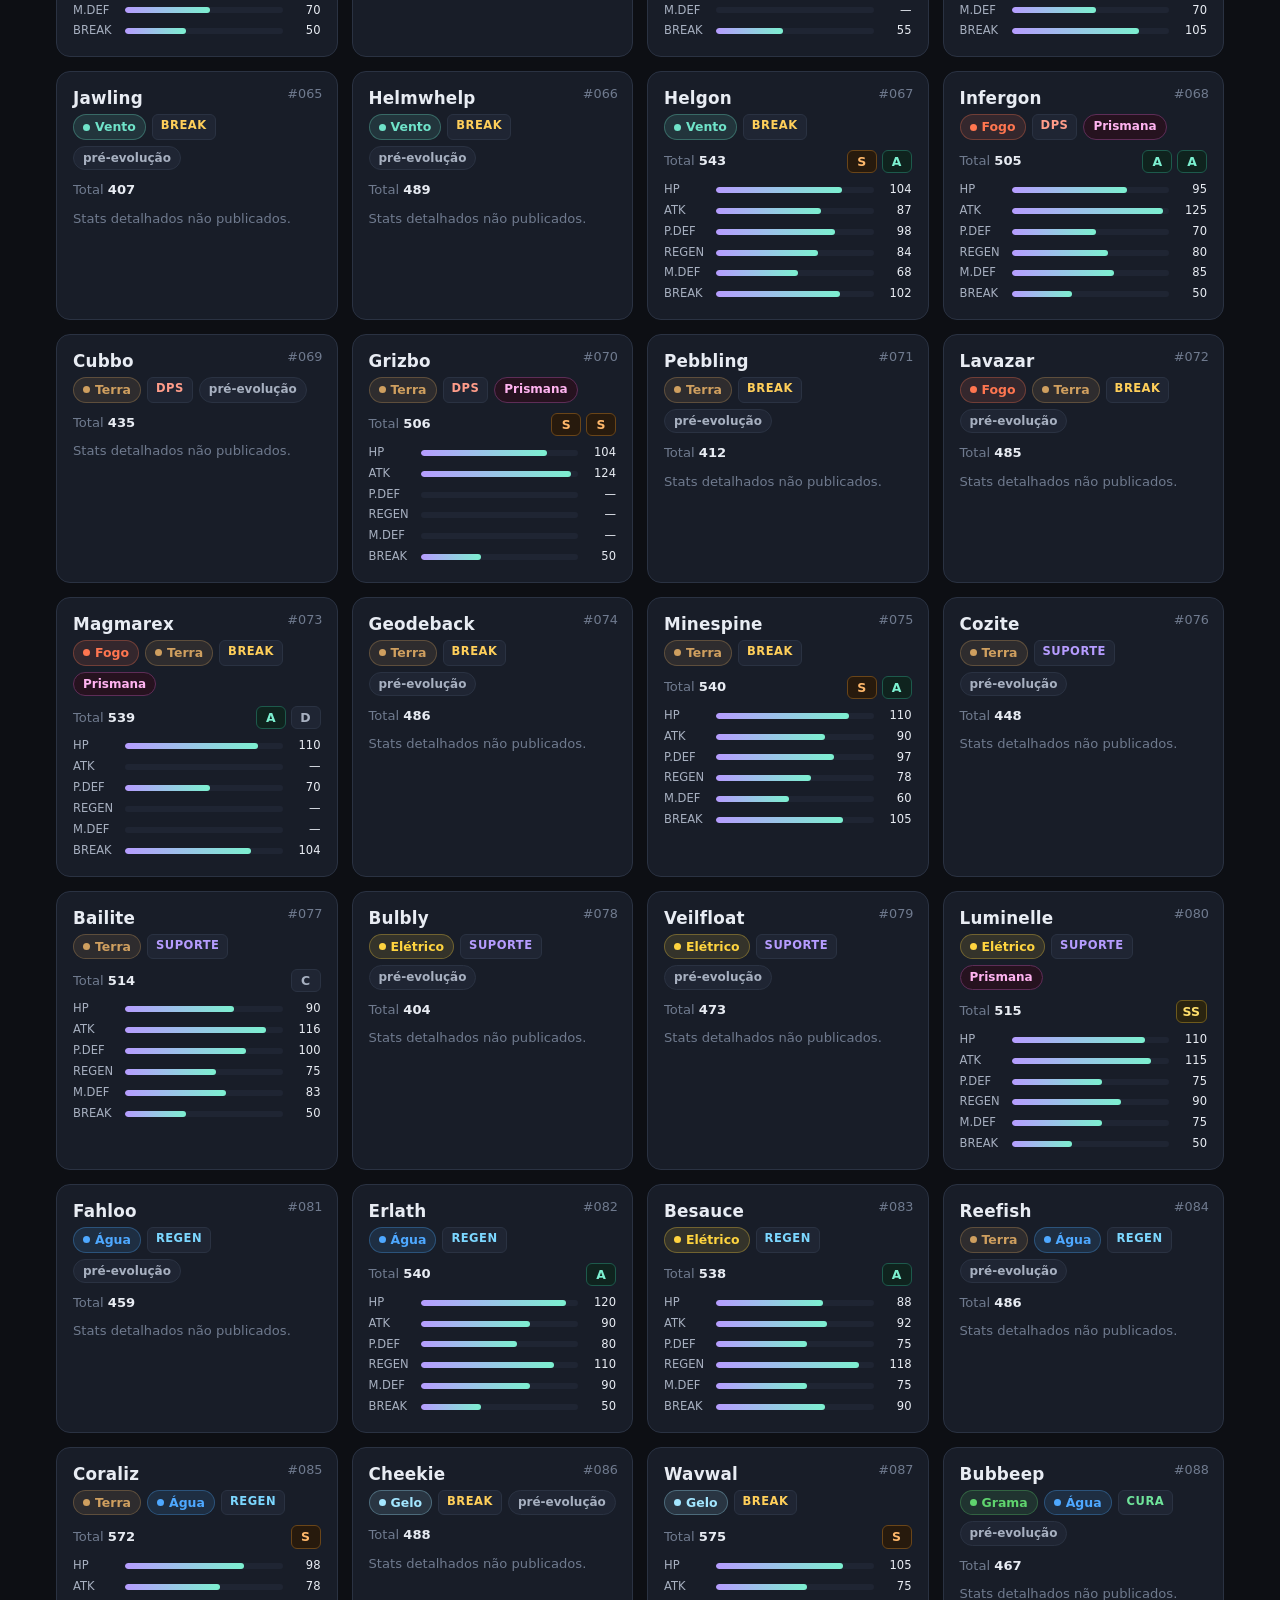
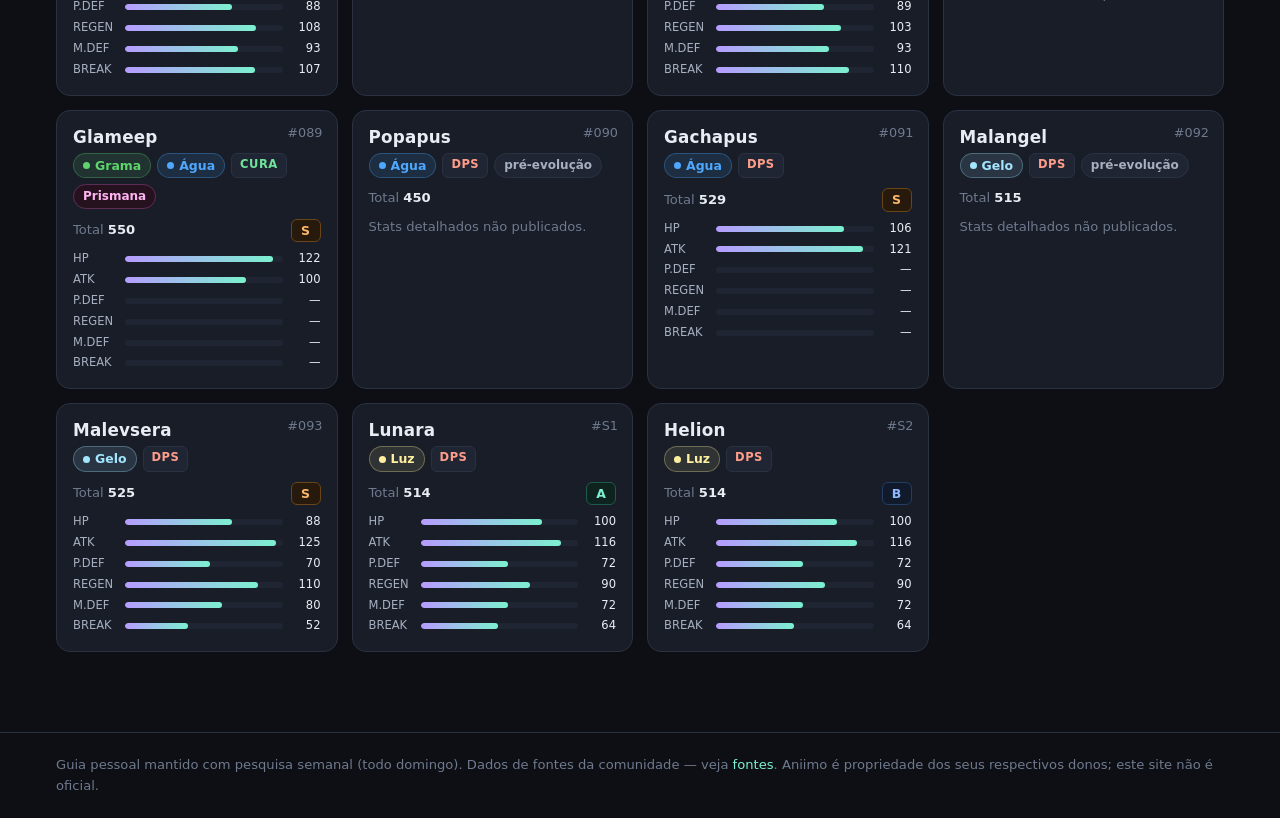
==== commit ffdea868: "HTML: cache ?v=20261025" ====
--- a/aniidex.html
+++ b/aniidex.html
@@ -5,7 +5,7 @@
 <title>Aniidex · Aniimo Guia de Campo</title>
 <link rel="preconnect" href="https://fonts.googleapis.com"><link rel="preconnect" href="https://fonts.gstatic.com" crossorigin>
 <link href="https://fonts.googleapis.com/css2?family=Chakra+Petch:wght@500;600;700&family=Inter:wght@400;500;600;700&display=swap" rel="stylesheet">
-<link rel="stylesheet" href="assets/style.css?v=20260928">
+<link rel="stylesheet" href="assets/style.css?v=20261025">
 </head>
 <body>
 <header class="top" id="top"></header>
@@ -24,7 +24,7 @@
 </main>
 <dialog id="dlg"><div class="dlg" id="dlgc"></div></dialog>
 <footer id="foot"></footer>
-<script src="assets/app.js?v=20260928"></script>
+<script src="assets/app.js?v=20261025"></script>
 <script>
 (async () => {
   try {
